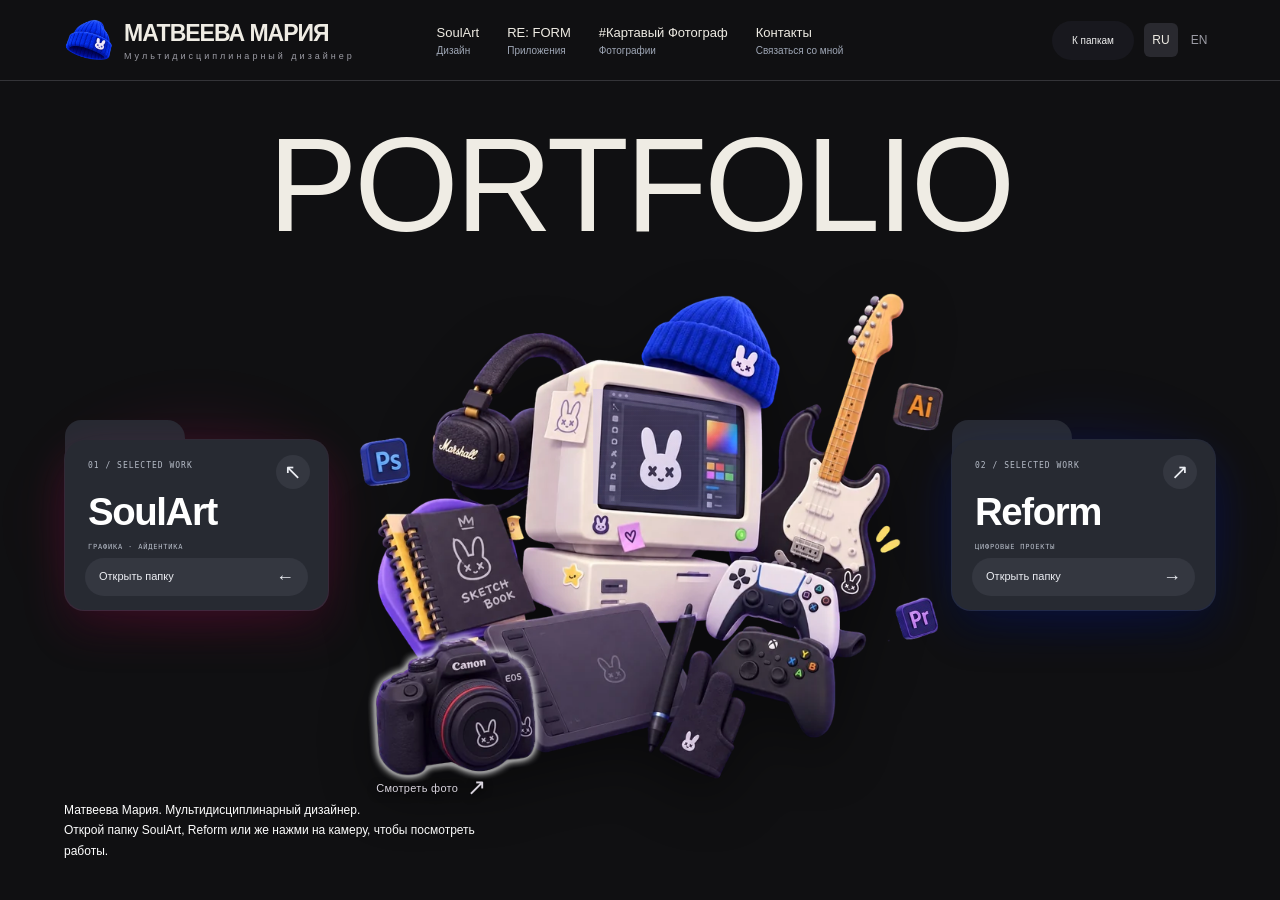
==== index.html @ 7fde654d "Show larger user logo before the name in the header" ====
<!doctype html><html lang="ru"><head><base href="/personal-portfolio-concept/"><meta charset="utf-8"><meta name="viewport" content="width=device-width,initial-scale=1"><meta name="theme-color" content="#101012"><title>Kartaamigo | Мария Матвеева - дизайнер и фотограф</title><link rel="stylesheet" href="../dual-world/style.css"><link rel="stylesheet" href="../dual-world/hero.css"><link rel="stylesheet" href="../dual-world/reform-scene.css"><link rel="stylesheet" href="../dual-world/world-scene.css"><link rel="stylesheet" href="../dual-world/new-motion.css"><link rel="stylesheet" href="../dual-world/desktop.css"><link rel="stylesheet" href="combined-editorial.css"><link rel="stylesheet" href="combined.css"><link rel="stylesheet" href="soulart-scroll.css?v=language-reset-93"><link rel="stylesheet" href="video-flow.css?v=buttons-90"><link rel="stylesheet" href="world-switcher.css?v=flow-9"><link rel="preload" as="image" href="assets/studio-center-camera-720.webp" imagesrcset="assets/studio-center-camera-720.webp 720w, assets/studio-center-camera-1440.webp 1440w" imagesizes="(max-width:800px) 82vw, (min-width:1675px) 720px, 43vw"><script src="startup-loading.js?v=portfolio-refresh-76" defer></script><script src="world-switcher.js?v=designer-90" defer></script><script src="combined-controller.js?v=entry-center-97" defer></script><script src="soulart-scroll.js?v=portfolio-refresh-76" defer></script><script src="../dual-world/reform-scene.js?v=portfolio-refresh-76" defer></script><link rel="stylesheet" href="folder-worlds.css?v=folders-5"><script src="folder-worlds.js?v=portfolio-refresh-76" defer></script><link rel="stylesheet" href="reform-projects.css?v=drawer-2"><script src="reform-projects.js?v=portfolio-refresh-76" defer></script><link rel="stylesheet" href="studio-center.css?v=studio-5"><script src="studio-center.js?v=portfolio-refresh-76" defer></script><link rel="stylesheet" href="studio-compact.css?v=compact-9"><link rel="stylesheet" href="photography-world.css?v=portfolio-refresh-76"><script src="photography-world.js?v=portfolio-refresh-76" defer></script><link rel="stylesheet" href="reform-layout.css?v=bilingual-95"><script src="reform-layout.js?v=bilingual-95" defer></script><link rel="stylesheet" href="portfolio-responsive.css?v=header-logo-102"><script src="portfolio-i18n.js?v=public-search-98" defer></script><meta name="description" content="Kartaamigo - портфолио Марии Матвеевой: графический и мультидисциплинарный дизайн, UI/UX, айдентика, вёрстка журналов и книг, фотография. SoulArt и RE: FORM."><meta name="robots" content="index,follow,max-image-preview:large"><meta name="author" content="Maria Matveeva"><link rel="canonical" href="https://kartaamigo.github.io/"><meta property="og:type" content="website"><meta property="og:site_name" content="Kartaamigo"><meta property="og:title" content="Kartaamigo | Мария Матвеева - дизайнер и фотограф"><meta property="og:description" content="Kartaamigo - портфолио Марии Матвеевой: графический и мультидисциплинарный дизайн, UI/UX, айдентика, вёрстка журналов и книг, фотография. SoulArt и RE: FORM."><meta property="og:url" content="https://kartaamigo.github.io/"><meta property="og:image" content="https://kartaamigo.github.io/personal-portfolio-concept/assets/studio-center-camera-1440.webp"><meta name="twitter:card" content="summary_large_image"><link rel="alternate" hreflang="ru" href="https://kartaamigo.github.io/"><link rel="alternate" hreflang="en" href="https://kartaamigo.github.io/index.en.html"><link rel="alternate" hreflang="x-default" href="https://kartaamigo.github.io/"><script type="application/ld+json">[{"@context": "https://schema.org", "@type": "WebSite", "name": "Kartaamigo", "alternateName": ["Kartaamigo Portfolio", "SoulArt / KRTY"], "url": "https://kartaamigo.github.io/", "inLanguage": ["ru", "en"]}, {"@context": "https://schema.org", "@type": "Person", "name": "Мария Матвеева", "alternateName": ["Maria Matveeva", "kartaamigo", "SoulArt", "KRTY"], "url": "https://kartaamigo.github.io/", "jobTitle": "Multidisciplinary designer and photographer", "sameAs": ["https://github.com/kartaamigo", "https://www.behance.net/tuumiyurmirazh", "https://t.me/designeramigo", "https://ru.pinterest.com/x1ghostxsoul1x/"]}]</script><link rel="icon" href="../favicon.ico?v=logo-102" sizes="16x16 32x32 48x48 64x64 128x128 256x256" type="image/x-icon"><link rel="icon" href="../favicon-96.png?v=logo-102" sizes="96x96" type="image/png"><link rel="apple-touch-icon" href="../apple-touch-icon.png?v=logo-102" sizes="180x180"></head><body data-studio="compact" data-world="neutral" data-preview="neutral"><header><a class="wordmark" href="/">МАТВЕЕВА МАРИЯ<span>Мультидисциплинарный дизайнер</span></a><nav aria-label="Разделы портфолио"><a href="#projects" data-header-world="art"><span>SoulArt</span><small>Дизайн</small></a><a href="#projects" data-header-world="digital"><span>RE: FORM</span><small>Приложения</small></a><a href="#photo-works" data-header-world="photography"><span>#Картавый Фотограф</span><small>Фотографии</small></a><a href="contacts.html" data-header-contact><span>Контакты</span><small>Связаться со мной</small></a></nav><div class="header-worlds" role="group" aria-label="Выбор мира"><button data-switch="art" aria-pressed="false">SoulArt</button><button class="world-reset" type="button" aria-label="Оба мира">◐</button><button data-switch="digital" aria-pressed="false">RE: FORM</button></div></header><noscript><section style="padding:40px;color:#efece4"><h1>Kartaamigo - Мария Матвеева</h1><p>Мультидисциплинарный дизайнер и фотограф. Айдентика, UI/UX, вёрстка, постеры и обложки.</p><a href="contacts.html">Контакты</a> · <a href="https://www.behance.net/tuumiyurmirazh">Портфолио на Behance</a></section></noscript><main><section class="hero" id="home" aria-label="Выбери направление"><div class="paper-scene" aria-hidden="true"><span class="paper-word">CREATE<br>FEEL<br>REPEAT.</span><span class="doodle">✳</span><span class="scribble">a little chaos,<br>a lot of character.</span></div><div class="digital-scene" aria-hidden="true"><div class="scene-grid"></div><span class="orbit orbit-a"></span><span class="orbit orbit-b"></span><div class="float-chip">RE: FORM<br><b>DESIGN → CODE → LIFE</b></div></div>

<div class="hero-artwork"><div class="artwork-track"><h1 class="background-manifesto">PORTFOLIO</h1><img class="artwork-art" data-src="assets/world-art-filled.webp" alt="Розовый заяц SoulArt"><div class="digital-frame"><div class="reform-art reform-playground"><img class="reform-static" data-src="../dual-world/assets/reform/provided-details/bunny-stationary-restored.png" alt="Синий заяц RE: FORM на чёрной платформе"><button class="reform-prop motion-card" type="button" aria-label="Дизайн + код. От эскиза до живого интерфейса." aria-describedby="reform-dialog" data-message="Дизайн + код. От эскиза до живого интерфейса."><img data-src="../dual-world/assets/reform/provided-details/card.png" alt=""></button><button class="reform-prop motion-blur" type="button" aria-label="Один человек + ИИ. Направление и решения - мои." aria-describedby="reform-dialog" data-message="Один человек + ИИ. Направление и решения - мои."><img data-src="../dual-world/assets/reform/provided-details/blur.png" alt=""></button><button class="reform-prop motion-scribble" type="button" aria-label="Немного экспериментов, много собственного характера." aria-describedby="reform-dialog" data-message="Немного экспериментов, много собственного характера."><img data-src="../dual-world/assets/reform/provided-details/scribble.png" alt=""></button><button class="reform-prop motion-signal" type="button" aria-label="Есть связь! Давай превратим твою идею в проект." aria-describedby="reform-dialog" data-message="Есть связь! Давай превратим твою идею в проект."><img data-src="../dual-world/assets/reform/provided-details/signal.png" alt=""></button><button class="reform-prop motion-arc" type="button" aria-label="От первой мысли до продукта - один непрерывный процесс." aria-describedby="reform-dialog" data-message="От первой мысли до продукта - один непрерывный процесс."><img data-src="../dual-world/assets/reform/provided-details/arc.png" alt=""></button><button class="reform-prop motion-plus" type="button" aria-label="А что, если попробовать? Добавим ещё одну идею." aria-describedby="reform-dialog" data-message="А что, если попробовать? Добавим ещё одну идею."><img data-src="../dual-world/assets/reform/provided-details/plus.png" alt=""></button><button class="reform-prop motion-drop" type="button" aria-label="Из свободной идеи - в форму, смысл и работающий продукт." aria-describedby="reform-dialog" data-message="Из свободной идеи - в форму, смысл и работающий продукт."><img data-src="../dual-world/assets/reform/provided-details/drop.png" alt=""></button><button class="reform-prop motion-error" type="button" aria-label="Ошибки - часть процесса. Пробую, исправляю, создаю." aria-describedby="reform-dialog" data-message="Ошибки - часть процесса. Пробую, исправляю, создаю."><img data-src="../dual-world/assets/reform/provided-details/error.png" alt=""></button><button class="reform-prop motion-stroke" type="button" aria-label="Немного смелости - и идея обретает свой характер." aria-describedby="reform-dialog" data-message="Немного смелости - и идея обретает свой характер."><img data-src="../dual-world/assets/reform/provided-details/stroke.png" alt=""></button><button class="reform-prop motion-ball" type="button" aria-label="Большие проекты начинаются с маленькой идеи." aria-describedby="reform-dialog" data-message="Большие проекты начинаются с маленькой идеи."><img data-src="../dual-world/assets/reform/provided-details/ball.png" alt=""></button><button class="reform-prop motion-spray" type="button" aria-label="Дизайн с характером. Скучные решения здесь не задерживаются." aria-describedby="reform-dialog" data-message="Дизайн с характером. Скучные решения здесь не задерживаются."><img data-src="../dual-world/assets/reform/provided-details/spray.png" alt=""></button><button class="reform-prop motion-screen" type="button" aria-label="Привет! Ты на стороне RE: FORM. Здесь идеи оживают." aria-describedby="reform-dialog" data-message="Привет! Ты на стороне RE: FORM. Здесь идеи оживают."><img data-src="../dual-world/assets/reform/provided-details/screen.png" alt=""></button><div class="reform-pixel-dialog" id="reform-dialog" role="tooltip" hidden><span>RE: FORM / HELLO_</span><p></p></div><span class="reform-scene-hint">Наведи на деталь или нажми ✦</span></div></div></div></div>
<div class="choices"><button type="button" class="choice choice-art" data-pick="art"><span class="choice-index">01</span><h2>SoulArt<span>/ KRTY</span></h2><p>Иллюстрация. Айдентика.<br>Дизайн для брендов и проектов.</p><span class="choice-link">В мир творчества ↙</span></button><button type="button" class="choice choice-digital" data-pick="digital"><span class="choice-index">02</span><h2>RE: FORM<span>design · code · life</span></h2><p>Дизайн | Код | Удобство.<br>Идея, которая поможет.</p><span class="choice-link">В рабочее пространство ↘</span></button></div>
<div class="hero-bottom"><p id="hero-caption">Превращаю идеи в визуальные истории.<br>И даю им жизнь.</p><span class="small-note">Наведи - почувствуй.<br>Нажми - выбери.</span></div></section><div class="portfolio-content"><div class="ribbon" aria-label="НАШИ МЕЧТЫ РЕАЛЬНЫ. ДЕЛАТЬ. ПРОБОВАТЬ. ОБРАБАТЫВАТЬ."><div class="ribbon-track" aria-hidden="true"><div class="ribbon-loop"><span class="ribbon-copy">НАШИ МЕЧТЫ РЕАЛЬНЫ. ДЕЛАТЬ. ПРОБОВАТЬ. ОБРАБАТЫВАТЬ.</span><span class="ribbon-copy">НАШИ МЕЧТЫ РЕАЛЬНЫ. ДЕЛАТЬ. ПРОБОВАТЬ. ОБРАБАТЫВАТЬ.</span></div><div class="ribbon-loop"><span class="ribbon-copy">НАШИ МЕЧТЫ РЕАЛЬНЫ. ДЕЛАТЬ. ПРОБОВАТЬ. ОБРАБАТЫВАТЬ.</span><span class="ribbon-copy">НАШИ МЕЧТЫ РЕАЛЬНЫ. ДЕЛАТЬ. ПРОБОВАТЬ. ОБРАБАТЫВАТЬ.</span></div></div></div><section class="resume-about" id="about">
<div class="resume-title"><span class="tiny">01 / ОБО МНЕ - ПЕРЕД ТЕМ, КАК СМОТРЕТЬ РАБОТЫ</span></div>
<div class="resume-intro"><div class="portrait portrait-drawing"><img data-src="assets/maria-portrait-drawing.webp" alt="Иллюстрированный портрет Марии из резюме"></div><div class="resume-intro-copy"><div class="tiny">MATVEEVA MARIA / MULTIDISCIPLINARY DESIGNER</div><h2>Мария<br>Матвеева<span>✳</span></h2><h3>Стиль уже со мной.<br><em>Опыт приходит.</em></h3><p>С 2022 года занимаюсь графическим дизайном. За это время освоила композицию, типографику, цветовую гармонию и работу со стилем. Понимаю, как визуал должен решать задачу, и всегда ищу в каждом элементе смысл.</p><p>Работала над учебными и личными проектами: айдентика, постеры, обложки, контент для соцсетей. Постоянно слежу за трендами, развиваю навыки. Открыта к реальным проектам, чтобы расти как специалист и создавать качественный продукт.</p><div class="resume-actions"><a href="assets/maria-resume.jpg" target="_blank" rel="noopener">Резюме целиком ↗</a><a href="https://t.me/designeramigo" target="_blank" rel="noopener">Обсудить проект ↗</a></div></div></div>
<div class="resume-details"><div class="resume-block"><h4><span>01</span> Опыт</h4><article><small>2023 / BEE PRO</small><h5>Графический дизайнер</h5><p>Дизайн карточек товаров для сайта.</p></article><article><small>2025-2026 / КОЛЛЕДЖ</small><h5>Фотограф</h5><p>Съёмка мероприятий и портретов.</p></article><article><small>С 2026 / КОЛЛЕДЖ</small><h5>Графический дизайнер</h5><p>Создание карточек и визуальных материалов.</p></article></div>
<div class="resume-block"><h4><span>02</span> Образование</h4><article><small>2023-2025</small><h5>IT TOP Academy</h5><p>Графический дизайн.<br>Композиция, типографика, цвет, айдентика, digital-дизайн. Практика и современные подходы.</p></article><h4 class="tools-heading">Инструменты</h4><div class="tool-set"><img src="assets/tool-photoshop-provided.webp" alt="Photoshop" title="Photoshop" width="40" height="40" loading="lazy"><img src="assets/tool-illustrator-provided.webp" alt="Illustrator" title="Illustrator" width="40" height="40" loading="lazy"><img src="assets/tool-indesign-provided.webp" alt="InDesign" title="InDesign" width="40" height="40" loading="lazy"><img src="assets/tool-figma-provided.webp" alt="Figma" title="Figma" width="40" height="40" loading="lazy"><img src="assets/tool-lightroom-provided.webp" alt="Lightroom" title="Lightroom" width="40" height="40" loading="lazy"></div><p class="tool-names">Photoshop · Illustrator · InDesign · Figma · Lightroom</p></div>
<div class="resume-block"><h4><span>03</span> Навыки</h4><ul><li>Композиция и иерархия</li><li>Типографика</li><li>Цветокоррекция и гармония</li><li>Работа с референсами и мудбордами</li><li>Дизайн постеров и баннеров</li><li>Разработка айдентики и логотипов</li></ul></div>
<div class="resume-block"><h4><span>04</span> В работе</h4><ul><li>Креативное мышление</li><li>Внимание к деталям</li><li>Работа с критикой и гибкость</li><li>Тайм-менеджмент и ответственность</li><li>Быстрая обучаемость</li></ul><h4 class="tools-heading">Языки</h4><div class="languages language-scales"><img src="assets/languages-user-original-96.png" alt="Шкалы владения русским и английским языками" width="2172" height="724" loading="lazy"></div></div></div></section><section class="works" id="projects"><div class="section-title"><span class="tiny">02 / ИЗБРАННЫЕ ПРОЕКТЫ</span><h2>Мои<br><em>работы.</em></h2></div><div class="work-layout"><article class="work work-a behance-work" data-project-type="ВЁРСТКА ЖУРНАЛА"><a class="work-cover project-cover project-journal" href="https://www.behance.net/gallery/229126569/Journal-Full-fledged-layout-of-the-magazine" target="_blank" rel="noopener noreferrer" aria-label="Открыть Journal на Behance"><img src="assets/project-journal.webp" alt="Journal - вёрстка журнала" width="808" height="632" loading="lazy"></a><div class="work-caption"><h3><a href="https://www.behance.net/gallery/229126569/Journal-Full-fledged-layout-of-the-magazine" target="_blank" rel="noopener noreferrer">Journal</a></h3><p>Дизайн и полная вёрстка журнала.</p><span class="tiny">ВЁРСТКА ЖУРНАЛА / BEHANCE</span></div></article><article class="work work-b behance-work" data-project-type="ПРИЛОЖЕНИЕ / UI/UX"><a class="work-cover project-cover project-reform-life" href="https://www.behance.net/gallery/256292513/Demo-version-of-the-project-RE-FORM-LIFE" target="_blank" rel="noopener noreferrer" aria-label="Открыть RE:FORM LIFE на Behance"><img src="assets/project-reform-life.webp" alt="RE:FORM LIFE - приложение / ui/ux" width="1600" height="900" loading="lazy"></a><div class="work-caption"><h3><a href="https://www.behance.net/gallery/256292513/Demo-version-of-the-project-RE-FORM-LIFE" target="_blank" rel="noopener noreferrer">RE:FORM LIFE</a></h3><p>Демо проекта для планирования жизни и повседневных задач.</p><span class="tiny">ПРИЛОЖЕНИЕ / UI/UX / BEHANCE</span></div></article><article class="work work-c behance-work" data-project-type="РЕБРЕНДИНГ / АЙДЕНТИКА"><a class="work-cover project-cover project-xfit" href="https://www.behance.net/gallery/249997653/XFit-Rebranding" target="_blank" rel="noopener noreferrer" aria-label="Открыть XFit на Behance"><img src="assets/project-xfit.webp" alt="XFit - ребрендинг / айдентика" width="808" height="632" loading="lazy"></a><div class="work-caption"><h3><a href="https://www.behance.net/gallery/249997653/XFit-Rebranding" target="_blank" rel="noopener noreferrer">XFit</a></h3><p>Ребрендинг XFit: логотип и визуальный стиль.</p><span class="tiny">РЕБРЕНДИНГ / АЙДЕНТИКА / BEHANCE</span></div></article><article class="work work-d behance-work" data-project-type="БРЕНДБУК / АЙДЕНТИКА"><a class="work-cover project-cover project-brandbook" href="https://www.behance.net/gallery/246885793/Brand-Book-GxSoulKRTY" target="_blank" rel="noopener noreferrer" aria-label="Открыть Брендбук GxSoul/KRTY на Behance"><img src="assets/project-brandbook.webp" alt="Брендбук GxSoul/KRTY" width="808" height="632" loading="lazy"></a><div class="work-caption"><h3><a href="https://www.behance.net/gallery/246885793/Brand-Book-GxSoulKRTY" target="_blank" rel="noopener noreferrer">Брендбук GxSoul/KRTY</a></h3><p>Логотип, фирменный стиль и оформление брендбука.</p><span class="tiny">БРЕНДБУК / АЙДЕНТИКА / BEHANCE</span></div></article><article class="work work-e behance-work" data-project-type="САЙТ / UI/UX"><a class="work-cover project-cover project-portfolio-website" href="https://www.behance.net/gallery/251160601/Portfolio-Website" target="_blank" rel="noopener noreferrer" aria-label="Открыть Сайт-портфолио на Behance"><img src="assets/project-portfolio-website.webp" alt="Сайт-портфолио" width="808" height="632" loading="lazy"></a><div class="work-caption"><h3><a href="https://www.behance.net/gallery/251160601/Portfolio-Website" target="_blank" rel="noopener noreferrer">Сайт-портфолио</a></h3><p>Дизайн сайта для презентации своих работ.</p><span class="tiny">САЙТ / UI/UX / BEHANCE</span></div></article><article class="work work-f behance-work" data-project-type="ПОСТЕР / ГРАФИЧЕСКИЙ ДИЗАЙН"><a class="work-cover project-cover project-poster-flower" href="https://www.behance.net/gallery/228242573/Poster-flower" target="_blank" rel="noopener noreferrer" aria-label="Открыть Постер Flower на Behance"><img src="assets/project-poster-flower.webp" alt="Постер Flower" width="808" height="632" loading="lazy"></a><div class="work-caption"><h3><a href="https://www.behance.net/gallery/228242573/Poster-flower" target="_blank" rel="noopener noreferrer">Постер Flower</a></h3><p>Постер с типографикой и коллажем.</p><span class="tiny">ПОСТЕР / ГРАФИЧЕСКИЙ ДИЗАЙН / BEHANCE</span></div></article></div></section>

<section class="create"><div class="tiny">03 / ЧТО Я СОЗДАЮ</div><div class="discipline"><span>01</span><h3>Айдентику</h3><p>Логотипы, стиль и визуальные системы</p></div><div class="discipline"><span>02</span><h3>Постеры и обложки</h3><p>Создание постеров и обложек для книг и журналов</p></div><div class="discipline"><span>03</span><h3>Вёрстку журналов и книг</h3><p>Типографика, оформление страниц и подготовка к печати</p></div><div class="discipline"><span>04</span><h3>Digital-дизайн</h3><p>Создание сайтов, UI/UX-дизайн, карточки товаров и контент для соцсетей</p></div><div class="discipline"><span>05</span><h3>Фотографию</h3><p>Портреты и съёмка мероприятий</p></div></section>
<section class="reform" id="reform"><div class="tiny">04 / ОДИН ИЗ МОИХ ПРОЕКТОВ</div><div class="reform-heading">reform<span>↗</span></div><div class="reform-bottom reform-bottom-simple"><p>Посмотрите подробнее о моём проекте Reform.</p></div></section>
<section class="contact" id="contacts"><div class="tiny">05 / НОВЫЕ ИДЕИ НАЧИНАЮТСЯ С РАЗГОВОРА</div><h2>НУ ЧТО,<br><span>СОЗДАДИМ</span><br>ЧТО-НИБУДЬ<span class="question">?</span></h2><div class="contact-bottom"><p>Проект, вопрос или просто «привет».<br>Давай начнём с одного сообщения.</p><div class="contact-links"><a href="https://t.me/designeramigo" target="_blank" rel="noopener">Telegram ↗</a><a href="mailto:xghostxsoulx@gmail.com">Почта ↗</a><a href="https://www.behance.net/tuumiyurmirazh" target="_blank" rel="noopener">Behance ↗</a></div></div><small>XGHOSTXSOULX@GMAIL.COM / @DESIGNERAMIGO</small></section><footer><b>МАРИЯ МАТВЕЕВА<span>✳</span></b><span>НЕ ПО ШАБЛОНУ. ПО-НАСТОЯЩЕМУ.</span><a href="#home">НАВЕРХ ↑</a></footer></div></main><button class="world-center-return" type="button" hidden>↩ Вернуться в центр</button><div class="sr-only" id="world-status" aria-live="polite"></div></body></html>
---- dual-world/style.css ----
:root{font-family:Manrope,Arial,sans-serif;color:#eeedf0;background:#111114;--pink:#f52b84;--muted:#a7a4af}*{box-sizing:border-box}html{scroll-behavior:smooth;scroll-padding-top:30px}body{margin:0}button,input,textarea{font:inherit}button,a{-webkit-tap-highlight-color:transparent}button{cursor:pointer}a{color:inherit;text-decoration:none}button{color:inherit}button:focus-visible,a:focus-visible{outline:3px solid #f52b84;outline-offset:6px}[hidden]{display:none!important}header{height:96px;padding:0 5%;display:flex;align-items:center;justify-content:space-between;gap:25px;background:#111114;position:relative;z-index:5}.wordmark{font-size:23px;letter-spacing:-1px}.wordmark span{display:block;font-size:9px;letter-spacing:3px;margin-top:4px}nav{display:flex;gap:32px;font-size:13px}nav a:hover{color:var(--pink)}.world-reset{border:1px solid #44434a;background:transparent;padding:11px 18px;border-radius:40px;font-size:12px}.world-reset span{margin-left:15px}.hero{position:relative;isolation:isolate;min-height:710px;overflow:hidden;background:#141416;transition:background .65s,color .65s}.hero-top{position:relative;z-index:3;display:flex;justify-content:space-between;padding:24px 5%;font-size:9px;letter-spacing:2px}.paper-scene,.digital-scene{position:absolute;inset:0;transition:clip-path .75s,opacity .7s}.paper-scene{background:#eee8e0;color:#272225;clip-path:inset(0 50% 0 0);overflow:hidden}.paper-scene:after{content:'';position:absolute;inset:0;background-image:url('assets/bunny-illustration.jpg');background-size:cover;opacity:.045}.paper-word{position:absolute;left:5%;top:100px;font-size:100px;line-height:.95;font-weight:800;letter-spacing:-9px;opacity:.07;transform:rotate(-7deg)}.doodle{position:absolute;color:#e93683;font-size:170px;left:33%;bottom:22px;transform:rotate(15deg)}.scribble{position:absolute;font:30px/1 Caveat,cursive;left:5%;bottom:70px;transform:rotate(-7deg);color:#b72960}.digital-scene{clip-path:inset(0 0 0 50%);background:radial-gradient(ellipse at 60% 55%,#65515d 0,#2a252c 35%,#141416 73%);overflow:hidden}.scene-grid{position:absolute;width:180%;height:100%;left:-40%;top:40%;background:linear-gradient(#ad9ba722 1px,transparent 1px),linear-gradient(90deg,#ad9ba722 1px,transparent 1px);background-size:80px 80px;transform:perspective(500px) rotateX(65deg)}.orbit{position:absolute;width:140px;height:140px;border:16px solid #bd9caa;border-radius:50%;box-shadow:inset -5px -6px 15px #f52b84aa,3px 3px 15px #f52b8455;transform:rotate(-25deg) rotateY(55deg)}.orbit-a{right:8%;top:28px}.orbit-b{left:54%;bottom:5%;width:90px;height:90px;border-width:11px}.float-chip{position:absolute;right:3%;bottom:24%;padding:24px;border:1px solid #ff72b0;background:linear-gradient(120deg,#18171dc9,#69425190);box-shadow:0 0 40px #f52b8430;font-size:20px;transform:perspective(600px) rotateY(-35deg) rotateZ(-14deg)}.float-chip b{display:block;font-size:7px;letter-spacing:1px;margin-top:14px}.bunny-stage{position:absolute;inset:70px 21% 95px;pointer-events:none;z-index:1}.bunny-illustration{position:absolute;inset:0;background:url('assets/bunny-illustration.jpg') center 48%/cover no-repeat;clip-path:inset(0 50% 0 0);mix-blend-mode:multiply;transition:clip-path .7s,opacity .7s;mask-image:radial-gradient(ellipse at 50% 46%,#000 28%,transparent 72%)}#bunny-3d{position:absolute;inset:-30px -70px;clip-path:inset(0 0 0 50%);transition:clip-path .7s,opacity .7s}#bunny-3d canvas{width:100%;height:100%;display:block}.split-line{position:absolute;left:50%;top:0;bottom:0;width:1px;background:linear-gradient(transparent,#f0d3df70,transparent);transition:opacity .5s}.choices{position:relative;z-index:2;display:flex;justify-content:space-between;min-height:475px;align-items:center}.choice{width:50%;min-height:440px;border:0;background:transparent;padding:90px 5% 100px;text-align:left;position:relative}.choice-art{color:#292227}.choice-digital{text-align:right}.choice-index{font-size:9px;letter-spacing:1.8px}.choice h1,.choice h2{font-size:clamp(36px,5vw,75px);letter-spacing:-4px;line-height:1;margin:25px 0 22px;font-weight:800}.choice h1 span{display:block;font-size:30px;letter-spacing:-1.5px;margin-top:12px}.choice h2 span{display:block;font-size:12px;letter-spacing:2px;margin-top:22px;font-weight:400}.choice p{font-size:13px;line-height:1.8;margin:0}.choice-link{display:inline-block;margin-top:35px;border-bottom:1px solid #a8748b;padding-bottom:9px;font-size:11px;letter-spacing:.5px}.hero-bottom{position:relative;z-index:3;display:flex;align-items:end;justify-content:space-between;padding:0 5% 32px;gap:20px;color:#efedf0}.hero-bottom p{font-size:12px;line-height:1.7;color:#33252d}.scroll-cue{display:flex;flex-direction:column;align-items:center;font-size:11px;gap:12px;mix-blend-mode:difference;color:white}.scroll-cue span{font-size:24px}.small-note{font-size:10px;line-height:1.7;opacity:.7;text-align:right}body[data-preview=art] .paper-scene{clip-path:inset(0)}body[data-preview=art] .digital-scene{clip-path:inset(0 0 0 100%)}body[data-preview=art] .bunny-illustration{clip-path:inset(0);opacity:1}body[data-preview=art] #bunny-3d{clip-path:inset(0 0 0 100%)}body[data-preview=art] .hero{color:#292227}body[data-preview=art] .choice-digital,body[data-preview=art] .hero-bottom{color:#292227}body[data-preview=digital] .paper-scene{clip-path:inset(0 100% 0 0)}body[data-preview=digital] .digital-scene{clip-path:inset(0)}body[data-preview=digital] #bunny-3d{clip-path:inset(0)}body[data-preview=digital] .bunny-illustration{clip-path:inset(0 100% 0 0)}body[data-preview=digital] .choice-art,body[data-preview=digital] .hero-bottom p{color:#eeedf0}body:not([data-preview=neutral]) .split-line{opacity:0}body[data-preview=neutral] .hero-top>span:first-child{color:#292227}body[data-preview=neutral] .hero-top>span:nth-child(2){background:#262028;color:white;border-radius:30px;padding:6px 12px;margin-top:-6px}.content-section{padding:60px 5% 85px;transition:background .5s,color .5s;background:#17171b}.section-top{display:flex;justify-content:space-between;align-items:center;gap:20px;margin-bottom:65px;font-size:10px;letter-spacing:2px}.world-tabs{display:flex;background:#232329;border-radius:40px;padding:4px}.world-tabs button{padding:10px 17px;background:none;border:0;border-radius:30px;color:#bdbbc4;font-size:11px}.world-tabs button[aria-pressed=true]{background:#eeedf0;color:#19171d}.intro{position:relative;max-width:950px;margin-bottom:55px}.eyebrow{font-size:10px;letter-spacing:2px}h2{font-size:clamp(35px,5vw,65px);line-height:1.07;letter-spacing:-3px;margin:22px 0}em{font-style:normal;color:var(--pink)}.intro p{max-width:550px;font-size:14px;line-height:1.9;color:var(--muted)}.gateway-grid,.project-grid,.neutral-projects{display:grid;grid-template-columns:1fr 1fr;gap:28px}.gateway{padding:35px;text-align:left;border:0;min-height:280px;position:relative}.gateway span{font-size:10px;letter-spacing:2px}.gateway h3{font-size:40px;line-height:1.1;letter-spacing:-2px}.gateway p{font-size:12px}.art-gateway{background:#ede4dd;color:#30252c;transform:rotate(-1deg)}.digital-gateway{background:radial-gradient(at 90% 100%,#7a2550,#2c2932);border:1px solid #53404d}.neutral-projects{margin-top:65px}.project-card{display:block}.project-card img{width:100%;aspect-ratio:1.5;object-fit:cover;background:#24232a;border-radius:4px;transition:transform .3s}.project-card:hover img{transform:translateY(-5px)}.project-meta{display:flex;align-items:start;justify-content:space-between;margin:18px 0 35px}.project-meta h3{font-size:18px;margin:4px 0}.project-meta p,.project-meta span{font-size:11px;color:var(--muted);line-height:1.5}.project-meta b{font-size:25px;color:var(--pink)}body[data-world=art] .content-section{background:#efe8e1;color:#2c2229}body[data-world=art] .intro p,body[data-world=art] .project-meta p,body[data-world=art] .project-meta span{color:#6d5d66}.app-intro{display:flex;justify-content:space-between;align-items:end;gap:20px;margin-bottom:35px}.app-intro h2{font-size:43px}.app-intro p{font-size:12px;color:var(--muted);line-height:1.8}.workspace{border:1px solid #4c424c;background:#16151b;display:grid;grid-template-columns:210px 1fr;min-height:670px;border-radius:20px;overflow:hidden;box-shadow:0 20px 90px #0004}aside{padding:30px 18px;background:#1e1c24;border-right:1px solid #34303b;display:flex;flex-direction:column;gap:45px}.app-brand{font-size:23px;letter-spacing:-1px;padding:0 12px}.app-brand span{display:block;font-size:9px;letter-spacing:1px;color:#96909f;margin-top:6px}.app-nav{display:flex;flex-direction:column;gap:8px}.app-nav button{text-align:left;background:none;border:0;padding:14px;border-radius:9px;font-size:12px;color:#a8a2b3}.app-nav button.active{background:#f52b841c;color:#ff90be}.app-nav button span{float:right}.sidebar-foot{margin-top:auto;font-size:10px;line-height:1.9;padding:12px}.sidebar-foot small{font-size:9px;color:#918997}.status-dot{display:inline-block;background:#70dda8;width:6px;height:6px;border-radius:50%;margin-right:6px}.app-main{min-width:0;padding:24px 30px 35px}.app-toolbar{display:flex;justify-content:space-between;font-size:9px;color:#a29ba9;padding-bottom:25px;gap:12px}.welcome{background:radial-gradient(at 100% 50%,#753650,#302633 55%,#28212c);padding:35px;border:1px solid #614052;border-radius:15px;position:relative;overflow:hidden}.welcome>span:first-child{font-size:9px;letter-spacing:2px}.welcome h3{font-size:42px;line-height:1.1;letter-spacing:-2px;position:relative;z-index:1;margin:23px 0}.welcome p{font-size:12px;line-height:1.8;max-width:330px;color:#d2c6d1;position:relative;z-index:1}.solid{display:inline-block;background:#f52b84;color:white;border:0;border-radius:8px;padding:13px 20px;font-size:11px;text-align:center}.welcome .solid{position:relative;z-index:1;margin-top:15px}.welcome-orb{width:150px;height:150px;position:absolute;right:10px;top:60px;border-radius:50%;background:radial-gradient(at 25% 25%,#ffdcec,#cf8da7 16%,#573644 50%,#1c1620 72%,#f52b84);box-shadow:0 0 50px #f52b8433;transform:rotate(-25deg)}.app-card-grid{display:grid;grid-template-columns:1fr 1fr;gap:16px;margin:20px 0}.app-card{background:#24212b;border:1px solid #39313f;border-radius:12px;padding:22px;text-align:left}.app-card>span{font-size:9px;letter-spacing:1px;color:#b3a7b9}.app-card h4{font-size:23px;line-height:1.2;letter-spacing:-.8px;margin:22px 0 15px}.app-card p{font-size:10px;color:#a9a0b2}.app-manifesto{display:grid;grid-template-columns:1fr 2fr;gap:25px;padding:20px 0;align-items:start}.app-manifesto span{font-size:9px;color:#be82a0;letter-spacing:1px;line-height:1.8}.app-manifesto p{font-size:11px;color:#b3aab9;line-height:1.9;margin:0}.app-heading{display:flex;align-items:center;justify-content:space-between;gap:20px;margin:10px 0 30px}.app-heading h3{font-size:25px;letter-spacing:-1px;margin:0}.app-heading span{font-size:8px;letter-spacing:1px;color:#a096aa}.life-card{background:radial-gradient(at 90% 40%,#724153,#2a232f 60%);border:1px solid #5b4051;border-radius:14px;padding:30px;margin-bottom:28px}.life-card>span{font-size:9px;letter-spacing:2px}.life-card h4{font-size:50px;line-height:1;letter-spacing:-3px;margin:28px 0}.life-card p{font-size:12px;line-height:1.8;max-width:330px;margin-bottom:25px}.workspace .project-grid{grid-template-columns:1fr}.workspace .project-card img{aspect-ratio:2}form label{display:block;font-size:11px;color:#c1b8ca;margin:18px 0 9px}input,textarea{width:100%;background:#24202b;border:1px solid #493d52;border-radius:8px;color:#eee9f4;padding:13px;font-size:13px}textarea{resize:vertical}input:focus,textarea:focus{outline:2px solid var(--pink)}.form-bottom{display:flex;justify-content:space-between;align-items:center;gap:18px;margin-top:20px}.form-bottom>span{font-size:10px;color:#aea2b9;line-height:1.7}#storage-message{font-size:11px;color:#dca0b9}#notes-list{display:grid;grid-template-columns:1fr 1fr;gap:16px;margin-top:30px}.note{background:#302735;border:1px solid #5b4558;border-radius:10px;padding:20px;overflow-wrap:anywhere}.note h4{font-size:15px;margin:0 0 12px}.note p{font-size:12px;color:#c8bbce;line-height:1.7;white-space:pre-wrap}.note-bottom{display:flex;align-items:center;justify-content:space-between;gap:10px;margin-top:20px}.note time{font-size:9px;color:#ac95b0}.note button,.task-delete{border:0;background:transparent;color:#d9a2bc;font-size:10px;padding:7px}.empty-state{font-size:12px;color:#a398af;line-height:1.8;grid-column:1/-1;padding:25px 0}.focus-card{text-align:center;padding:35px;background:radial-gradient(at 50% 0,#593447,#28202e 70%);border:1px solid #543b50;border-radius:15px}.focus-card>span{font-size:9px;letter-spacing:2px}#timer{font-size:80px;letter-spacing:-5px;font-variant-numeric:tabular-nums;margin:25px 0}.timer-actions{display:flex;justify-content:center;gap:12px}.timer-actions>button:last-child{border:1px solid #645167;background:transparent;border-radius:8px;padding:12px 18px;font-size:11px}.focus-card p{font-size:11px;color:#b4a2bc}.task-input-row{display:flex;gap:10px}.task-input-row input{flex:1;min-width:0}.task{display:flex;align-items:center;gap:12px;padding:15px 0;border-bottom:1px solid #39303f}.task label{display:flex;align-items:center;gap:12px;font-size:12px;flex:1;overflow-wrap:anywhere;min-width:0}.task input{width:17px;height:17px;accent-color:var(--pink);flex-shrink:0}.task input:checked+span{text-decoration:line-through;color:#95879f}.about-section{padding:80px 5%;background:#19191d}.about-section>div{display:grid;grid-template-columns:1fr 1fr;gap:50px;margin-top:15px}.about-copy p{font-size:13px;color:#b0abb7;line-height:2}.skill-tags{display:flex;flex-wrap:wrap;gap:10px;margin-top:30px}.skill-tags span{padding:8px 12px;border:1px solid #4a414d;border-radius:30px;font-size:10px}.contact-section{padding:80px 5%;background:#eee7e1;color:#30232a}.contact-section h2{font-size:clamp(35px,6vw,78px)}.contact-section h2 a{color:#c32969}.contact-section>div{display:flex;flex-wrap:wrap;gap:35px;margin-top:40px;font-size:12px}footer{padding:28px 5%;display:flex;justify-content:space-between;font-size:9px;letter-spacing:1px;color:#b0a6b3}.sr-only{position:absolute;width:1px;height:1px;padding:0;margin:-1px;overflow:hidden;clip:rect(0,0,0,0)}
@media(min-width:1500px){.hero{min-height:850px}.choices{min-height:610px}.bunny-stage{inset:70px 25% 100px}.choice{padding-top:150px;padding-bottom:150px}}@media(max-width:800px){header{height:80px}.wordmark{font-size:18px}nav{gap:18px;font-size:11px}.hero{min-height:630px}.hero-top{font-size:7px;letter-spacing:1px}.hero-top>span:last-child{display:none}.choices{min-height:410px}.choice{padding:180px 5% 25px;min-height:410px}.choice h1,.choice h2{font-size:40px;letter-spacing:-2px}.choice h1 span{font-size:20px}.choice h2 span{font-size:9px;letter-spacing:1px}.choice-index{font-size:7px;letter-spacing:1px}.choice p{font-size:11px}.choice-link{font-size:9px;margin-top:20px}.bunny-stage{inset:25px 13% 80px}.paper-word{font-size:75px}.float-chip{display:none}.orbit-a{width:75px;height:75px;border-width:10px}.small-note{display:none}.hero-bottom{padding-bottom:26px}.hero-bottom p{font-size:10px}.scroll-cue{font-size:9px}.workspace{grid-template-columns:165px 1fr}.app-main{padding:22px}.app-brand{font-size:19px}.app-brand span{font-size:8px}.welcome{padding:25px}.welcome h3{font-size:34px}.welcome-orb{opacity:.4}.app-card{padding:18px}.app-card h4{font-size:20px}.app-intro{display:block}.app-intro h2{font-size:34px}.app-manifesto{display:block}.app-manifesto p{margin-top:10px}.app-toolbar>span:last-child{display:none}.app-heading span{display:none}}
@media(max-width:560px){header{padding:0 5%;gap:10px}.wordmark{font-size:16px}.wordmark span{font-size:7px;letter-spacing:2px}nav{gap:14px}nav a:first-child{display:none}.world-reset{font-size:9px;padding:9px 11px}.world-reset span{margin-left:5px}.hero{min-height:640px}.hero-top{padding-top:20px}.hero-top>span:nth-child(2){font-size:7px}.bunny-stage{inset:15px 0 185px}#bunny-3d{inset:-20px -15px}.choices{min-height:440px;align-items:end}.choice{padding:285px 5% 20px;min-height:440px}.choice h1,.choice h2{font-size:30px;letter-spacing:-1.5px;margin:15px 0}.choice h1 span{font-size:19px;margin-top:10px}.choice h2 span{font-size:7px;margin-top:14px;letter-spacing:.7px}.choice-index{font-size:6px;letter-spacing:.7px}.choice p{font-size:9px;line-height:1.8}.choice-link{font-size:8px;margin-top:20px}.hero-bottom{padding-top:20px;align-items:center}.hero-bottom p{max-width:50%;font-size:9px}.scroll-cue{font-size:8px}.paper-word{left:5%;top:70px;font-size:55px;letter-spacing:-5px}.doodle{font-size:100px;bottom:0}.scribble{display:none}.orbit-b{display:none}.section-top{align-items:start;flex-direction:column;gap:20px;margin-bottom:45px}.world-tabs{width:100%}.world-tabs button{flex:1;padding:11px 8px}.content-section{padding-top:35px}.intro h2{font-size:39px}.intro p{font-size:12px}.gateway-grid,.project-grid,.neutral-projects{grid-template-columns:1fr;gap:20px}.gateway{min-height:230px;padding:28px}.gateway h3{font-size:35px}.workspace{grid-template-columns:1fr;border-radius:14px}aside{padding:18px;gap:20px;border-right:0;border-bottom:1px solid #443546}.app-brand{display:none}.app-nav{flex-direction:row;gap:4px}.app-nav button{flex:1;padding:12px 5px;font-size:10px;text-align:center;white-space:nowrap}.app-nav button span{display:none}.sidebar-foot{display:none}.app-main{padding:20px 16px}.welcome{padding:25px 20px}.welcome h3{font-size:36px}.app-card-grid{gap:10px}.app-card{padding:17px 13px}.app-card h4{font-size:20px}.app-card p{line-height:1.7}.app-card>span{font-size:7px}.app-intro h2{font-size:35px;letter-spacing:-2px}.app-heading h3{font-size:25px}#notes-list{grid-template-columns:1fr}.form-bottom{align-items:start}.form-bottom>span{font-size:9px}.form-bottom .solid{padding:12px}.task-input-row .solid{padding:12px}.focus-card{padding:25px 15px}#timer{font-size:70px}.about-section>div{grid-template-columns:1fr;gap:10px}.about-section h2{font-size:45px}.about-copy p{font-size:12px}.contact-section{padding:55px 5%}.contact-section h2{font-size:38px;letter-spacing:-2px}.contact-section>div{gap:20px;font-size:10px}footer{gap:20px;flex-wrap:wrap;font-size:8px}footer>span:nth-child(2){display:none}}
@media(prefers-reduced-motion:reduce){html{scroll-behavior:auto}*,*:before,*:after{transition:none!important;animation:none!important}}
/* RE: FORM: brushed silver, glass and restrained pixel details. */
header{position:sticky;top:0;transition:background .6s,color .6s}.header-worlds{display:flex;align-items:center;gap:4px;border:1px solid #55515b;border-radius:30px;padding:4px}.header-worlds button{border:0;background:none;border-radius:24px;padding:9px 12px;font-size:10px}.header-worlds button[aria-pressed=true]{background:#f52b84;color:#fff}.header-worlds .world-reset{padding:9px 11px;font-size:15px}.digital-scene{background:radial-gradient(ellipse at 60% 50%,#faf7fa 0,#c3bec3 50%,#a9a5ac 100%)}.scene-grid{background:linear-gradient(#72707818 1px,transparent 1px),linear-gradient(90deg,#72707818 1px,transparent 1px);background-size:75px 75px}.choice-digital,.small-note{color:#28232c}.float-chip{color:#29212a;background:linear-gradient(120deg,#f3e9eecc,#c0b4beaa);box-shadow:0 10px 45px #f52b8440;border-color:#fb76b0}.orbit{border-color:#a9a5ad;box-shadow:inset -5px -6px 15px #f52b8470,3px 3px 15px #e9e4e7}.hero-top>span:last-child{color:#332631}.hero-top>span:nth-child(2){color:#332631}body[data-preview=digital] .hero,body[data-preview=digital] .choice-art,body[data-preview=digital] .hero-bottom,body[data-preview=digital] .hero-bottom p{color:#28232c}.choice-index,.app-toolbar,.app-heading>span,.app-brand>span,.app-card>span,.sidebar-foot,.life-card>span{font-family:'Courier New',monospace}.scene-fallback{background:url('assets/bunny-illustration.jpg') center/cover;filter:contrast(1.1);mask-image:radial-gradient(ellipse,#000 20%,transparent 70%)}
body[data-world=art]{background:#e9e1d8;color:#30232b}body[data-world=art] header{background:#eee7de;color:#30232b}body[data-world=art] .header-worlds{border-color:#c8b6c1}body[data-world=art] .about-section{background:#e4d9cf;color:#30232b}body[data-world=art] .about-copy p{color:#6b5663}body[data-world=art] footer{background:#eee7de;color:#6b5663}body[data-world=art] .contact-section{background:#e6d2dc}body[data-world=digital]{background:#d4d4d9;color:#27252c}body[data-world=digital] header{background:#e9e9eeed;color:#25232a;backdrop-filter:blur(20px);border-bottom:1px solid #fff8}body[data-world=digital] .header-worlds{border-color:#b7b1bd}body[data-world=digital] .content-section{background:radial-gradient(at 80% 15%,#f1d9e6,#d3d3da 45%,#bfc1ca);color:#28232d}body[data-world=digital] .app-intro p{color:#6c6270}body[data-world=digital] .about-section{background:#e5e5ea;color:#29252d}body[data-world=digital] .about-copy p{color:#706676}body[data-world=digital] .skill-tags span{border-color:#bbb4c1}body[data-world=digital] .contact-section{background:#dcdce3;color:#29252d}body[data-world=digital] footer{background:#e9e9ee;color:#756b7c}.workspace{background:#f5f4f7a6;border:1px solid #fff9;box-shadow:0 25px 80px #5d556d26;backdrop-filter:blur(24px);color:#302a35}.workspace aside{background:#eeedf4b0;border-color:#ffffffaa}.app-brand>span,.sidebar-foot small,.app-toolbar,.app-heading>span{color:#857b8e}.app-nav button{color:#74697e}.app-nav button.active{background:#f52b8417;color:#b51b60;box-shadow:inset 0 0 0 1px #f52b8420}.welcome{background:radial-gradient(at 100% 50%,#eac3d6,#e5dce7 55%,#f1eef4);border:1px solid #fff;box-shadow:inset 0 0 30px #ffffff8a}.welcome h3{font-size:38px}.welcome p{color:#756778;max-width:360px}.welcome-orb{right:18px;top:90px;width:125px;height:125px;background:radial-gradient(at 25% 25%,#fff,#d3c5d2 15%,#837581 40%,#45394e 68%,#ff6cae 89%,#f2d6e4);box-shadow:0 20px 40px #77405d44}.welcome-orb:after{content:'';position:absolute;width:24px;height:24px;right:-8px;top:14px;background:#f52b84;box-shadow:26px -26px #c19daf,26px 0 #ec8eb6,0 -26px #fdb9d4}.app-card{background:#faf9fc99;border:1px solid #fff;box-shadow:0 7px 20px #6050750a}.app-card>span{color:#8a6c85}.app-card p,.app-manifesto p{color:#7f7188}.app-manifesto>span{color:#b23470}.life-card{background:radial-gradient(at 90% 40%,#eac3d6,#e9e1ec 60%);border-color:#fff}.life-card p{color:#79667c}.workspace input,.workspace textarea{background:#ffffffb0;border-color:#d7cbdc;color:#352a3c}.workspace form label{color:#746078}.workspace .form-bottom>span{color:#938199}.workspace #storage-message{color:#b32665}.workspace .empty-state{color:#8e7d96}.workspace .note{background:#fcf0f7;border-color:#ebd9e5;box-shadow:3px 5px 0 #e0c8da}.workspace .note p{color:#806789}.workspace .note time{color:#a085a4}.workspace .note button,.workspace .task-delete{color:#bd3874}.workspace .focus-card{background:radial-gradient(at 50% 0,#ead1de,#f6edf5 70%);border-color:#fff}.workspace .focus-card p{color:#8b6e94}.workspace .timer-actions>button:last-child{border-color:#cdb9d0}.workspace .task{border-color:#dac8df}.workspace .task input:checked+span{color:#a893ae}
@media(max-width:800px){.welcome-orb{opacity:.45}.welcome h3{font-size:32px}}@media(max-width:560px){header nav{display:none}.header-worlds button{padding:8px 8px;font-size:8px}.header-worlds .world-reset{font-size:14px;padding:5px 8px}.welcome h3{font-size:30px}.welcome-orb{opacity:.25;right:0;width:110px;height:110px}.app-nav button{font-size:10px}}
.play-teaser{display:flex;align-items:center;gap:20px;width:100%;border:1px solid #fff;background:#ffffff55;border-radius:10px;padding:20px;text-align:left;color:#65506e}.play-teaser b{display:block;font-size:13px}.play-teaser small{display:block;font-size:10px;color:#927c9b;margin-top:6px}.play-teaser>span:last-child{margin-left:auto;font-size:22px}.pixel-spark{font-size:35px;color:#ed4089;font-family:monospace}.play-info{display:flex;justify-content:space-between;align-items:center;gap:15px;margin-bottom:20px}.play-info p{font-size:11px;line-height:1.8;color:#8c758f;margin:0}.play-info>span{font:14px 'Courier New',monospace;color:#b32467;white-space:nowrap}.game-board{height:320px;position:relative;isolation:isolate;overflow:hidden;border:1px solid #fff;border-radius:14px;background:radial-gradient(ellipse at 50% 40%,#fff0f7,#e2d0e2 70%,#bcaec8)}#game-scene{position:absolute;inset:0;z-index:2;pointer-events:none}#game-scene canvas{display:block;width:100%;height:100%}.game-grid{position:absolute;inset:0;background-image:radial-gradient(#aa829766 1px,transparent 1px);background-size:18px 18px;z-index:0}.idea-pixel{position:absolute;z-index:3;transform:translate(-50%,-50%);display:flex;flex-direction:column;align-items:center;gap:7px;border:0;background:transparent;padding:15px;color:#c22067;transition:left .4s,top .4s}.idea-pixel>span{background:#f52b84;color:#fff;width:32px;height:32px;display:grid;place-items:center;font-size:22px;box-shadow:0 0 25px #ef3f9077,8px 8px 0 #9b235055;clip-path:polygon(20% 0,80% 0,80% 20%,100% 20%,100% 80%,80% 80%,80% 100%,20% 100%,20% 80%,0 80%,0 20%,20% 20%)}.idea-pixel b{font:10px 'Courier New',monospace;background:#ffffffc9;padding:5px 8px;border:1px solid #ead1e0}.game-floor{position:absolute;bottom:-55px;left:-30%;width:160%;height:200px;background:linear-gradient(#a487a633 1px,transparent 1px),linear-gradient(90deg,#a487a633 1px,transparent 1px);background-size:35px 35px;transform:perspective(300px) rotateX(60deg)}.game-label{position:absolute;bottom:15px;left:20px;font:8px 'Courier New',monospace;letter-spacing:1px;color:#8d6d91}.game-board.collected{box-shadow:inset 0 0 50px #ff92c333}.game-detail{margin-top:22px;min-height:65px}.game-detail>span{font:10px 'Courier New',monospace;color:#bd2468;letter-spacing:1px}.game-detail p{font-size:12px;line-height:1.8;color:#7e6684}.game-actions{display:flex;align-items:center;gap:18px;flex-wrap:wrap}.game-actions button{border:1px solid #cdb9d0;background:transparent;color:#8c6c97;border-radius:6px;font-size:10px;padding:10px 14px}.game-actions a{font-size:11px;color:#bf2065}.workspace .project-meta p,.workspace .project-meta span{color:#87738c}.workspace .project-meta h3{color:#392d41}@media(max-width:560px){.game-board{height:285px}.play-info p{font-size:10px}.play-teaser{padding:15px}.play-teaser b{font-size:11px}.play-teaser small{font-size:9px}.app-nav{flex-wrap:wrap}.app-nav button{min-width:60px}.header-worlds button{min-height:32px}.idea-pixel{min-width:80px;min-height:65px}}
.bunny-illustration{inset:-30px -70px;background:url("assets/bunny-cutout.png") center/auto 100% no-repeat;mix-blend-mode:normal;mask-image:none}.hero-bottom .scroll-cue{mix-blend-mode:normal;color:#735668}.hero-top>span:nth-child(2){color:#31212d}body[data-preview=neutral] .hero-top>span:nth-child(2){color:white}@media(max-width:560px){.bunny-illustration{inset:-20px -15px}.bunny-stage{bottom:220px}.hero-top>span:nth-child(2){font-size:6px}.hero-bottom p{max-width:46%}}
---- dual-world/hero.css ----
/* Three supplied artworks: no choice, left SoulArt, right RE: FORM. */
.hero{min-height:710px;background:#101012;color:#fff;display:flex;flex-direction:column}
.paper-scene,.digital-scene{display:none}
.hero-artwork{position:absolute;inset:0;z-index:0;pointer-events:none;overflow:hidden}
.artwork-track{position:absolute;inset:0;transform:translateX(0);transition:transform .85s cubic-bezier(.22,.68,.16,1);will-change:transform}
.hero-artwork img{position:absolute;inset:0;width:100%;height:100%;object-fit:cover;object-position:center;background:#101012}
.artwork-art{transform:translateX(-100%)}
.digital-frame{position:absolute;inset:0;transform:translateX(100%);background:radial-gradient(ellipse at 50% 65%,#30101f,#101012 70%)}
.hero-artwork .digital-bunny{background:transparent;transform:none;animation:none}
.digital-parallax{position:absolute;inset:0;transform:translate(var(--motion-x,0px),var(--motion-y,0px));transition:transform .25s ease-out}
.hero-artwork .artwork-digital{background:transparent;animation:digital-float 6s ease-in-out infinite;animation-play-state:paused}
body[data-preview=digital] .artwork-digital{animation-play-state:running}
.hero-artwork .digital-prop{background:transparent;animation:prop-float 5.8s ease-in-out infinite;animation-play-state:paused;--float-y:-9px;--float-r:2deg}
.hero-artwork .prop-error{transform-origin:28% 15%;animation-duration:6.4s;--float-r:-2deg}
.hero-artwork .prop-drop{transform-origin:43% 12%;animation-duration:4.8s;animation-delay:-1.5s;--float-y:-12px}
.hero-artwork .prop-screen{transform-origin:58% 15%;animation-duration:5.6s;animation-delay:-2.8s}
.hero-artwork .prop-plus{transform-origin:68% 9%;animation-duration:4.3s;animation-delay:-.8s;--float-r:7deg}
.hero-artwork .prop-card{transform-origin:89% 22%;animation-duration:6s;animation-delay:-3s;--float-r:-3deg}
body[data-preview=digital] .hero-artwork .digital-prop{animation-play-state:running}
@keyframes prop-float{0%,100%{transform:translateY(0) rotate(0)}50%{transform:translateY(var(--float-y)) rotate(var(--float-r))}}
@keyframes digital-float{0%,100%{transform:translate(-4px,3px) rotate(-.6deg)}50%{transform:translate(4px,-14px) rotate(.6deg)}}
body[data-preview=art] .artwork-track{transform:translateX(100%)}
body[data-preview=digital] .artwork-track{transform:translateX(-100%)}
.hero-artwork:after{content:"";position:absolute;inset:0;background:linear-gradient(90deg,#101012db,transparent 38%,transparent 62%,#101012db);transition:background .65s}
.hero .choices{flex:1;min-height:520px;align-items:center}
.hero .choice{min-height:520px;padding:130px 4% 110px;color:#fff;text-shadow:0 2px 18px #0008}
.hero .choice h1,.hero .choice h2{font-size:clamp(36px,4vw,64px)}
.hero .choice p{font-size:12px}
.hero .choice-index{letter-spacing:1px;font-size:8px}
.hero .hero-top>span,.hero .hero-bottom,.hero .hero-bottom p,.hero .scroll-cue,.hero .small-note{color:#fff}
.hero .hero-top>span:nth-child(2){background:#21151ed9}
body[data-preview=neutral] .hero .hero-top>span:first-child{color:#fff}
body[data-preview=digital] .hero .choice,body[data-preview=digital] .hero .hero-top>span,body[data-preview=digital] .hero .hero-bottom,body[data-preview=digital] .hero .hero-bottom p,body[data-preview=digital] .hero .scroll-cue,body[data-preview=digital] .hero .small-note{color:#fff}
body[data-preview=digital] .hero .hero-top>span:nth-child(2){background:#21151ed9}
.hero .choice:focus-visible{outline:2px solid #ff318c;outline-offset:-5px}
.hero .choice{pointer-events:none;cursor:default}
.hero .choice>span,.hero .choice>h1,.hero .choice>h2,.hero .choice>p{display:table;width:fit-content;max-width:100%;pointer-events:auto;cursor:pointer}
.hero .choice-digital>span,.hero .choice-digital>h2,.hero .choice-digital>p{margin-left:auto}
@media(min-width:1500px){.hero{min-height:850px}.hero .choices,.hero .choice{min-height:650px}}
@media(max-width:800px){.hero{min-height:680px}.hero .choices,.hero .choice{min-height:540px}.hero .choice{padding:330px 5% 25px}.hero .choice h1,.hero .choice h2{font-size:38px;letter-spacing:-2px}.hero-artwork img{object-fit:cover;object-position:center 35%}.hero-artwork:after{background:linear-gradient(0deg,#101012f5,transparent 65%)}}
@media(max-width:560px){.hero{min-height:640px}.hero .choices,.hero .choice{min-height:490px}.hero .choice{padding:300px 5% 24px}.hero .choice h1,.hero .choice h2{font-size:30px;letter-spacing:-1.5px}.hero .choice p{font-size:9px}.hero .choice-index{font-size:6px;letter-spacing:.5px}.hero-artwork img{object-fit:contain;object-position:center 45px}.hero .hero-bottom{padding-top:10px}.hero .hero-bottom p{font-size:9px}.hero .hero-top>span:nth-child(2){font-size:6px}}

@media(prefers-reduced-motion:reduce){.artwork-track,.digital-parallax{transition:none}.hero-artwork .artwork-digital{animation:none}.digital-parallax{transform:none}body[data-preview] .artwork-track,body[data-preview] .hero-artwork:before{animation:none}}
@media(max-width:800px){.digital-frame{background-position:center 35%}}
@media(max-width:560px){.digital-frame{background-size:contain;background-position:center 45px}}
@media(prefers-reduced-motion:reduce){.hero-artwork .digital-prop{animation:none!important}}
---- dual-world/reform-scene.css ----
.reform-hero{grid-template-columns:1fr;gap:30px}
.reform-playground{isolation:isolate;width:100%;max-width:none;margin:0;padding:0;aspect-ratio:1672/941;background:radial-gradient(ellipse at 55% 72%,#1837d522,transparent 65%),#030305;position:relative}
.reform-playground>.reform-static{position:absolute;inset:0;width:100%;height:100%;max-height:none;object-fit:contain;filter:none;transform:none;transition:none;animation:none;pointer-events:none;z-index:1}
.reform-playground:hover>.reform-static{transform:none}
.reform-prop{position:absolute;padding:0;border:0;background:transparent;cursor:pointer;z-index:2;animation:reform-drift var(--duration,8s) ease-in-out var(--delay,0s) infinite;will-change:transform;--x:12px;--y:-16px;--angle:5deg;-webkit-tap-highlight-color:transparent}
.reform-prop img{width:100%;height:auto;display:block;pointer-events:none;transition:filter .2s}
.reform-prop:hover img,.reform-prop:focus-visible img,.reform-prop[aria-expanded=true] img{filter:drop-shadow(0 0 9px #315affaa)}
.reform-prop:focus-visible{outline:2px dashed #91b0ff;outline-offset:5px}
.scene-screen{left:4%;top:12%;width:16%;--duration:9s;--x:13px;--y:-18px;--angle:-4deg}
.scene-error{left:24%;top:3%;width:17%;--duration:11s;--delay:-4s;--x:-17px;--y:12px;--angle:6deg}
.scene-drop{left:44%;top:4%;width:9%;--duration:7s;--delay:-2s;--x:11px;--y:19px;--angle:-8deg}
.scene-card{left:86%;top:8%;width:8%;--duration:10s;--delay:-6s;--x:-14px;--y:17px;--angle:9deg}
.scene-spray{left:3%;top:48%;width:13%;--duration:12s;--delay:-3s;--x:13px;--y:-12px;--angle:-6deg}
.scene-blur{left:1%;top:76%;width:11%;--duration:13s;--delay:-8s;--x:14px;--y:-11px;--angle:4deg}
.scene-ball{left:73%;top:4%;width:4.5%;--duration:6s;--delay:-1s;--x:-10px;--y:19px;--angle:0deg}
@keyframes reform-drift{0%,100%{transform:translate(0,0) rotate(0)}35%{transform:translate(var(--x),var(--y)) rotate(var(--angle))}70%{transform:translate(calc(var(--x) * -.65),calc(var(--y) * .35)) rotate(calc(var(--angle) * -.5))}}
.reform-pixel-dialog{position:absolute;z-index:5;top:21%;left:30%;width:min(300px,40%);padding:17px 19px;background:#edf2ff;color:#101a4e;box-shadow:5px 5px 0 #4d62ff;clip-path:polygon(0 8px,8px 8px,8px 0,calc(100% - 8px) 0,calc(100% - 8px) 8px,100% 8px,100% calc(100% - 8px),calc(100% - 8px) calc(100% - 8px),calc(100% - 8px) 100%,30px 100%,30px calc(100% - 8px),22px calc(100% - 8px),22px 100%,14px 100%,14px calc(100% - 8px),8px calc(100% - 8px),8px calc(100% - 16px),0 calc(100% - 16px));pointer-events:none;border:3px solid #4d62ff}
.reform-pixel-dialog[hidden]{display:none}
.reform-pixel-dialog>span{font:700 10px/1.4 monospace;letter-spacing:1px;color:#3049c6}
.reform-pixel-dialog>p{font:600 14px/1.6 monospace;margin:8px 0 5px}
.reform-scene-hint{position:absolute;top:-12px;left:0;color:#9aafff;font:10px/1.4 monospace}
.reform-intro{max-width:800px}
@media(max-width:680px){.reform-hero{gap:12px}.reform-playground{max-width:none;width:calc(100% + 24px);margin-left:-12px;margin-top:18px}.reform-playground>.reform-static{height:100%}.reform-scene-hint{font-size:8px;top:-17px;left:12px}.reform-prop{--x:5px;--y:-7px}.reform-pixel-dialog{top:5%;left:18%;width:70%;padding:10px 12px}.reform-pixel-dialog>p{font-size:11px;line-height:1.45}.reform-pixel-dialog>span{font-size:8px}.reform-intro{margin-top:10px}}
@media(prefers-reduced-motion:reduce){.reform-prop{animation:none;will-change:auto}}
.reform-playground.scene-paused .reform-prop{animation-play-state:paused}
---- dual-world/world-scene.css ----
.digital-frame{container-type:size;background:#030305;overflow:hidden}
html{overflow-anchor:none}
.digital-frame .reform-playground{position:absolute;width:min(94cqw,166.9cqh);height:min(94cqh,52.9cqw);aspect-ratio:1672/941;left:50%;top:50%;transform:translate(-50%,-50%);margin:0;padding:0;max-width:none}
.digital-frame .reform-playground>.reform-static{position:absolute;inset:0;object-fit:fill;background:transparent;width:100%;height:100%;animation:none;filter:none;transform:none}
.hero-artwork .reform-prop img{position:static;width:100%;height:auto;background:transparent;object-fit:contain}
.hero-artwork .reform-prop{pointer-events:none}
body[data-preview=digital] .hero-artwork .reform-prop{pointer-events:auto}
.hero .choices{pointer-events:none}
.hero .hero-top,.hero .hero-bottom{pointer-events:none}
.hero .hero-bottom a{pointer-events:auto}
.hero-artwork:after{pointer-events:none}
.digital-frame .reform-scene-hint{top:auto;bottom:4%;left:3%;color:#9aafff}
.digital-frame .reform-pixel-dialog{pointer-events:none}
body:not([data-preview=digital]) .reform-prop{animation-play-state:paused}
.hero-artwork .artwork-track,body[data-preview] .hero-artwork .artwork-track{transform:none;transition:none;will-change:auto}
.hero-artwork .artwork-art,.hero-artwork .digital-frame{transform:none}
.hero-artwork .artwork-neutral,.hero-artwork .artwork-art,.hero-artwork .digital-frame{opacity:0;transition:opacity .75s ease-in-out;pointer-events:none}
body[data-preview=neutral] .hero-artwork .artwork-neutral,body[data-preview=art] .hero-artwork .artwork-art,body[data-preview=digital] .hero-artwork .digital-frame{opacity:1}
.hero-artwork .artwork-neutral{object-fit:contain;object-position:center;padding:20px 0 12px;background:radial-gradient(ellipse at 50% 50%,#b6adb7 0%,#b6adb7 28%,#433a45 62%,#101012 90%)}
.hero-artwork .artwork-neutral,.hero-artwork .artwork-art,.hero-artwork .digital-frame{mask-image:linear-gradient(90deg,transparent 0%,#000 11%,#000 89%,transparent 100%);-webkit-mask-image:linear-gradient(90deg,transparent 0%,#000 11%,#000 89%,transparent 100%);border:0;box-shadow:none}
.hero-artwork .neutral-eraser{position:absolute;inset:0;width:100%;height:100%;container-type:size}
.neutral-erasing-stage{position:absolute;left:50%;top:50%;width:min(100cqw,108.5cqh);height:min(97cqh,89.22cqw);transform:translate(-50%,-50%)}
.hero-artwork .neutral-person,.bunny-eraser{position:absolute;inset:0;width:100%;height:100%;background:transparent;object-fit:fill}
.bunny-eraser{pointer-events:none;cursor:crosshair;touch-action:pan-y}
body[data-preview=neutral] .bunny-eraser{pointer-events:auto}
.bunny-eraser:focus-visible{outline:2px dashed #f50070;outline-offset:4px}
.hero-artwork .left-erasing-world{position:absolute;inset:0;width:100%;height:100%;background:#101012}
.hero-artwork .left-retained-bunny{opacity:.4;pointer-events:none;background:transparent}
.left-bunny-eraser{position:absolute;inset:0;width:100%;height:100%;pointer-events:none;cursor:crosshair;touch-action:pan-y}
body[data-preview=art] .left-bunny-eraser{pointer-events:auto}
.left-bunny-eraser:focus-visible{outline:2px dashed #f52b84;outline-offset:-8px}
.world-center-return{position:fixed;right:24px;bottom:24px;z-index:30;background:#18141eef;border:1px solid #a18aab80;border-radius:30px;padding:13px 20px;font:600 12px/1.4 Manrope,Arial,sans-serif;color:#fff;box-shadow:0 5px 24px #0003;backdrop-filter:blur(12px);transition:background .2s,border-color .2s}
.world-center-return:hover{background:#302239;border-color:#f52b84}
.reform-pixel-dialog>p{position:relative}
.reform-pixel-dialog>p::before{content:attr(data-full);visibility:hidden;display:block}
.dialog-typed{position:absolute;inset:0}
.is-typing .dialog-typed::after{content:'▌';color:#3049c6;animation:dialog-cursor .6s steps(1) infinite}
@keyframes dialog-cursor{50%{opacity:0}}
@media(max-width:560px){.world-center-return{right:14px;bottom:14px;font-size:11px;padding:11px 16px}}
.hero-artwork .scene-screen{--duration:7.5s;--x:5px;--y:-8px;--angle:-1.3deg}
.hero-artwork .scene-error{--duration:9s;--x:-7px;--y:5px;--angle:1.7deg}
.hero-artwork .scene-drop{--duration:6.75s;--x:5px;--y:7px;--angle:-1.8deg}
.hero-artwork .scene-card{--duration:8.25s;--x:-5px;--y:7px;--angle:2deg}
.hero-artwork .scene-spray{--duration:9.75s;--x:7px;--y:-5px;--angle:-1.5deg}
.hero-artwork .scene-blur{--duration:10.5s;--x:5px;--y:-5px;--angle:1.2deg}
.hero-artwork .scene-ball{--duration:6s;--x:-5px;--y:7px;--angle:0deg}
.hero-artwork .scene-plus{left:19%;top:30%;width:5%;--duration:7.88s;--delay:-3s;--x:5px;--y:-7px;--angle:2.3deg}
.hero-artwork .scene-stroke{left:4%;top:42%;width:22%;--duration:11.25s;--delay:-6s;--x:6px;--y:-5px;--angle:1deg}
.hero-artwork .reform-prop{animation-name:reform-gentle}
@keyframes reform-gentle{0%,100%{transform:translate(0,0) rotate(0)}50%{transform:translate(var(--x),var(--y)) rotate(var(--angle))}}
.world-mist{position:absolute;inset:-12%;z-index:2;opacity:0;pointer-events:none;filter:blur(30px);background:radial-gradient(ellipse at 35% 50%,#d8dce7b0,transparent 58%),radial-gradient(ellipse at 65% 45%,#b7bdce99,transparent 60%),linear-gradient(90deg,transparent,#e2e4ec70,transparent);will-change:opacity,transform}
@media(max-width:560px){.hero-artwork .reform-prop{--x:2px;--y:-3px;--angle:.6deg}.world-mist{filter:blur(16px)}}
@media(prefers-reduced-motion:reduce){.hero-artwork .artwork-track,.hero-artwork .artwork-neutral,.hero-artwork .artwork-art,.hero-artwork .digital-frame{transition:none}.hero-artwork .reform-prop{animation:none}.world-mist{display:none}}
@media(max-width:560px){.digital-frame .reform-playground{width:100%;height:auto;aspect-ratio:1672/941;top:45px;left:0;transform:none}.digital-frame .reform-scene-hint{bottom:-23px;font-size:8px}.digital-frame .reform-pixel-dialog{top:5%;left:18%;width:70%}}
---- dual-world/new-motion.css ----
.hero-artwork .motion-card{left:56.293%;top:27.776%;width:8.300%;--duration:6.52s;--delay:-0.37s;--x:0px;--y:-3px;--angle:0deg}
.hero-artwork .motion-blur{left:7.962%;top:79.609%;width:14.000%;--duration:7.13s;--delay:-0.74s;--x:0px;--y:3px;--angle:0deg}
.hero-artwork .motion-scribble{left:85.442%;top:49.381%;width:12.000%;--duration:8.36s;--delay:-1.48s;--x:0px;--y:3px;--angle:0deg}
.hero-artwork .motion-signal{left:85.812%;top:18.374%;width:11.500%;--duration:5.90s;--delay:-1.85s;--x:0px;--y:-3px;--angle:0deg}
.hero-artwork .motion-arc{left:68.245%;top:7.000%;width:21.500%;--duration:6.52s;--delay:-2.22s;--x:0px;--y:3px;--angle:0deg}
.hero-artwork .motion-plus{left:65.031%;top:4.217%;width:8.000%;--duration:7.13s;--delay:-2.59s;--x:0px;--y:-3px;--angle:0deg}
.hero-artwork .motion-drop{left:42.653%;top:7.106%;width:12.000%;--duration:7.75s;--delay:-2.96s;--x:0px;--y:3px;--angle:0deg}
.hero-artwork .motion-error{left:20.973%;top:2.276%;width:17.900%;--duration:8.36s;--delay:-3.33s;--x:0px;--y:-3px;--angle:0deg}
.hero-artwork .motion-stroke{left:10.000%;top:17.000%;width:29.000%;--duration:5.90s;--delay:-3.70s;--x:0px;--y:3px;--angle:0deg}
.hero-artwork .motion-ball{left:25.319%;top:24.957%;width:4.300%;--duration:6.52s;--delay:-4.07s;--x:0px;--y:-3px;--angle:0deg}
.hero-artwork .motion-spray{left:2.920%;top:51.944%;width:16.900%;--duration:7.75s;--delay:-4.81s;--x:0px;--y:-3px;--angle:0deg}
.hero-artwork .motion-screen{left:2.000%;top:2.000%;width:17.800%;--duration:6.97s;--delay:-1s;--x:0px;--y:-3px;--angle:0deg}
---- dual-world/desktop.css ----
/* Desktop and laptop layout. Mobile is handled separately. */
@media(min-width:801px){
  header{height:clamp(72px,9vh,96px);padding-inline:clamp(32px,5vw,120px)}
  .hero{height:calc(100svh - clamp(72px,9vh,96px));min-height:560px;max-height:1080px}
  .hero .choices{min-height:0;flex:1}
  .hero .choice{min-height:0;height:100%;padding:clamp(40px,10vh,110px) 4%;display:flex;flex-direction:column;justify-content:center;align-items:flex-start}
  .hero .choice-digital{align-items:flex-end}
  .hero .choice h1,.hero .choice h2{font-size:clamp(36px,4vw,68px);letter-spacing:-.055em;margin-block:clamp(14px,2.5vh,25px)}
  .hero .choice h1 span{font-size:clamp(22px,2.1vw,34px)}
  .hero .choice p{font-size:clamp(11px,.85vw,14px)}
  .hero .choice-link{margin-top:clamp(18px,3vh,35px)}
  .hero .hero-top{padding-block:clamp(16px,2.5vh,26px)}
  .hero .hero-bottom{padding-bottom:clamp(16px,3vh,32px)}
  .hero-artwork .artwork-art{object-fit:contain}
  .hero-artwork .reform-prop{--y:-6px}
  .hero-artwork .motion-blur,.hero-artwork .motion-arc,.hero-artwork .motion-drop,.hero-artwork .motion-stroke{--y:6px}
  .hero-artwork .motion-ball,.hero-artwork .motion-plus{--y:-8px}
  .hero-artwork .reform-pixel-dialog{width:clamp(240px,22vw,330px)}
  .gateway-grid,.project-grid,.neutral-projects{grid-template-columns:repeat(2,minmax(0,1fr))}
  .workspace{grid-template-columns:clamp(165px,14vw,210px) minmax(0,1fr)}
  .workspace .project-grid{grid-template-columns:1fr}
  .workspace>*,.project-grid>*,.about-section>div>*{min-width:0}
  .about-section>div{grid-template-columns:repeat(2,minmax(0,1fr));gap:clamp(28px,4vw,64px)}
}
@media(min-width:801px) and (max-height:740px){
  .hero{min-height:500px}
  .hero .choice h1,.hero .choice h2{font-size:clamp(34px,3.7vw,54px)}
  .hero .choice h2 span{margin-top:14px}
  .hero .hero-bottom p{font-size:10px}
  .hero .scroll-cue{font-size:10px;gap:5px}
}
@media(min-width:1920px){
  header{padding-inline:max(5vw,calc((100vw - 1760px)/2))}
  main>section:not(.hero){padding-inline:max(5vw,calc((100vw - 1760px)/2))}
  .hero .choice{padding-inline:max(4vw,calc((100vw - 1760px)/2))}
}
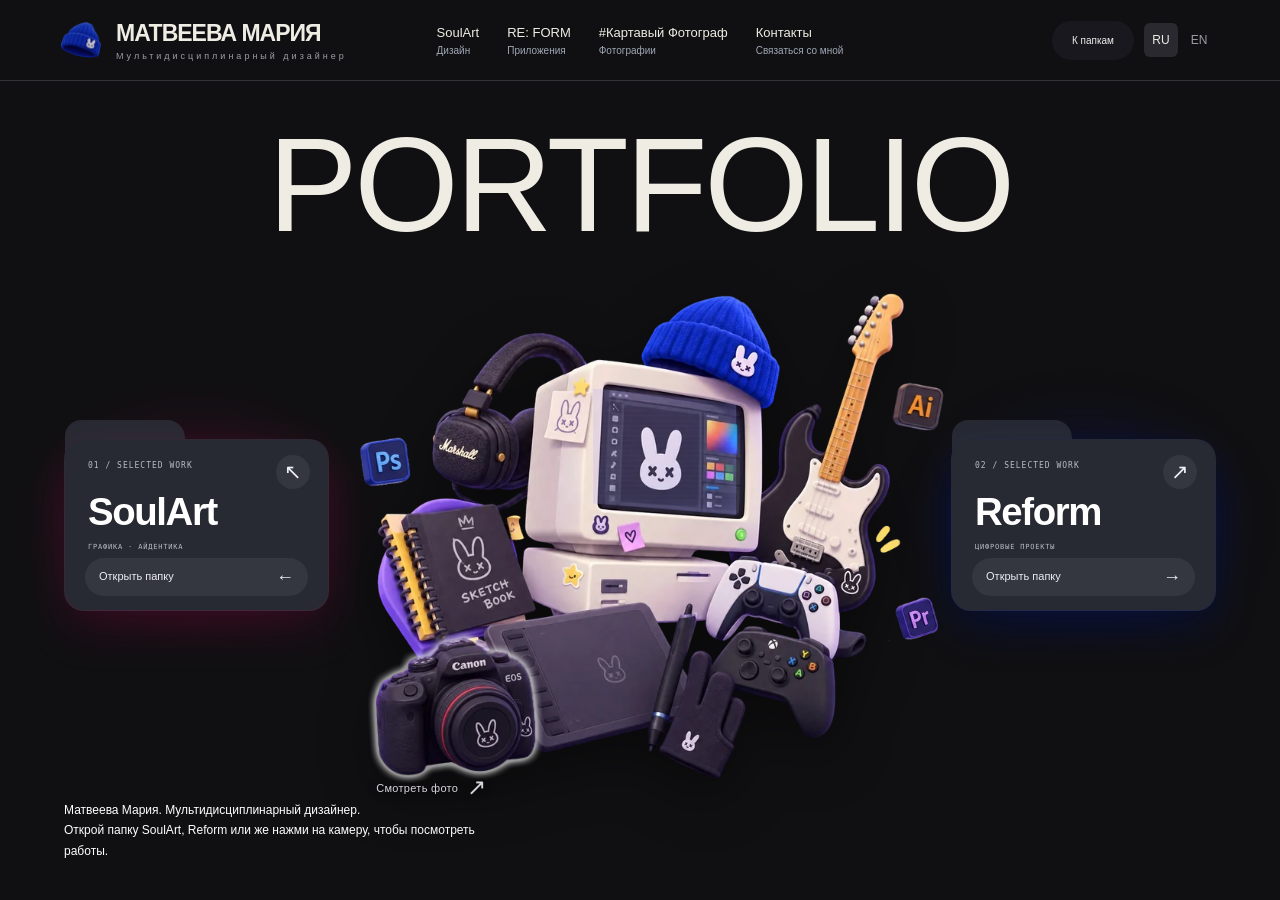
==== commit 5f8fa5a9: "Refine header logo and present portfolio with a designed README" ====
--- a/index.html
+++ b/index.html
@@ -1,4 +1,4 @@
-<!doctype html><html lang="ru"><head><base href="/personal-portfolio-concept/"><meta charset="utf-8"><meta name="viewport" content="width=device-width,initial-scale=1"><meta name="theme-color" content="#101012"><title>Kartaamigo | Мария Матвеева - дизайнер и фотограф</title><link rel="stylesheet" href="../dual-world/style.css"><link rel="stylesheet" href="../dual-world/hero.css"><link rel="stylesheet" href="../dual-world/reform-scene.css"><link rel="stylesheet" href="../dual-world/world-scene.css"><link rel="stylesheet" href="../dual-world/new-motion.css"><link rel="stylesheet" href="../dual-world/desktop.css"><link rel="stylesheet" href="combined-editorial.css"><link rel="stylesheet" href="combined.css"><link rel="stylesheet" href="soulart-scroll.css?v=language-reset-93"><link rel="stylesheet" href="video-flow.css?v=buttons-90"><link rel="stylesheet" href="world-switcher.css?v=flow-9"><link rel="preload" as="image" href="assets/studio-center-camera-720.webp" imagesrcset="assets/studio-center-camera-720.webp 720w, assets/studio-center-camera-1440.webp 1440w" imagesizes="(max-width:800px) 82vw, (min-width:1675px) 720px, 43vw"><script src="startup-loading.js?v=portfolio-refresh-76" defer></script><script src="world-switcher.js?v=designer-90" defer></script><script src="combined-controller.js?v=entry-center-97" defer></script><script src="soulart-scroll.js?v=portfolio-refresh-76" defer></script><script src="../dual-world/reform-scene.js?v=portfolio-refresh-76" defer></script><link rel="stylesheet" href="folder-worlds.css?v=folders-5"><script src="folder-worlds.js?v=portfolio-refresh-76" defer></script><link rel="stylesheet" href="reform-projects.css?v=drawer-2"><script src="reform-projects.js?v=portfolio-refresh-76" defer></script><link rel="stylesheet" href="studio-center.css?v=studio-5"><script src="studio-center.js?v=portfolio-refresh-76" defer></script><link rel="stylesheet" href="studio-compact.css?v=compact-9"><link rel="stylesheet" href="photography-world.css?v=portfolio-refresh-76"><script src="photography-world.js?v=portfolio-refresh-76" defer></script><link rel="stylesheet" href="reform-layout.css?v=bilingual-95"><script src="reform-layout.js?v=bilingual-95" defer></script><link rel="stylesheet" href="portfolio-responsive.css?v=header-logo-102"><script src="portfolio-i18n.js?v=public-search-98" defer></script><meta name="description" content="Kartaamigo - портфолио Марии Матвеевой: графический и мультидисциплинарный дизайн, UI/UX, айдентика, вёрстка журналов и книг, фотография. SoulArt и RE: FORM."><meta name="robots" content="index,follow,max-image-preview:large"><meta name="author" content="Maria Matveeva"><link rel="canonical" href="https://kartaamigo.github.io/"><meta property="og:type" content="website"><meta property="og:site_name" content="Kartaamigo"><meta property="og:title" content="Kartaamigo | Мария Матвеева - дизайнер и фотограф"><meta property="og:description" content="Kartaamigo - портфолио Марии Матвеевой: графический и мультидисциплинарный дизайн, UI/UX, айдентика, вёрстка журналов и книг, фотография. SoulArt и RE: FORM."><meta property="og:url" content="https://kartaamigo.github.io/"><meta property="og:image" content="https://kartaamigo.github.io/personal-portfolio-concept/assets/studio-center-camera-1440.webp"><meta name="twitter:card" content="summary_large_image"><link rel="alternate" hreflang="ru" href="https://kartaamigo.github.io/"><link rel="alternate" hreflang="en" href="https://kartaamigo.github.io/index.en.html"><link rel="alternate" hreflang="x-default" href="https://kartaamigo.github.io/"><script type="application/ld+json">[{"@context": "https://schema.org", "@type": "WebSite", "name": "Kartaamigo", "alternateName": ["Kartaamigo Portfolio", "SoulArt / KRTY"], "url": "https://kartaamigo.github.io/", "inLanguage": ["ru", "en"]}, {"@context": "https://schema.org", "@type": "Person", "name": "Мария Матвеева", "alternateName": ["Maria Matveeva", "kartaamigo", "SoulArt", "KRTY"], "url": "https://kartaamigo.github.io/", "jobTitle": "Multidisciplinary designer and photographer", "sameAs": ["https://github.com/kartaamigo", "https://www.behance.net/tuumiyurmirazh", "https://t.me/designeramigo", "https://ru.pinterest.com/x1ghostxsoul1x/"]}]</script><link rel="icon" href="../favicon.ico?v=logo-102" sizes="16x16 32x32 48x48 64x64 128x128 256x256" type="image/x-icon"><link rel="icon" href="../favicon-96.png?v=logo-102" sizes="96x96" type="image/png"><link rel="apple-touch-icon" href="../apple-touch-icon.png?v=logo-102" sizes="180x180"></head><body data-studio="compact" data-world="neutral" data-preview="neutral"><header><a class="wordmark" href="/">МАТВЕЕВА МАРИЯ<span>Мультидисциплинарный дизайнер</span></a><nav aria-label="Разделы портфолио"><a href="#projects" data-header-world="art"><span>SoulArt</span><small>Дизайн</small></a><a href="#projects" data-header-world="digital"><span>RE: FORM</span><small>Приложения</small></a><a href="#photo-works" data-header-world="photography"><span>#Картавый Фотограф</span><small>Фотографии</small></a><a href="contacts.html" data-header-contact><span>Контакты</span><small>Связаться со мной</small></a></nav><div class="header-worlds" role="group" aria-label="Выбор мира"><button data-switch="art" aria-pressed="false">SoulArt</button><button class="world-reset" type="button" aria-label="Оба мира">◐</button><button data-switch="digital" aria-pressed="false">RE: FORM</button></div></header><noscript><section style="padding:40px;color:#efece4"><h1>Kartaamigo - Мария Матвеева</h1><p>Мультидисциплинарный дизайнер и фотограф. Айдентика, UI/UX, вёрстка, постеры и обложки.</p><a href="contacts.html">Контакты</a> · <a href="https://www.behance.net/tuumiyurmirazh">Портфолио на Behance</a></section></noscript><main><section class="hero" id="home" aria-label="Выбери направление"><div class="paper-scene" aria-hidden="true"><span class="paper-word">CREATE<br>FEEL<br>REPEAT.</span><span class="doodle">✳</span><span class="scribble">a little chaos,<br>a lot of character.</span></div><div class="digital-scene" aria-hidden="true"><div class="scene-grid"></div><span class="orbit orbit-a"></span><span class="orbit orbit-b"></span><div class="float-chip">RE: FORM<br><b>DESIGN → CODE → LIFE</b></div></div>
+<!doctype html><html lang="ru"><head><base href="/personal-portfolio-concept/"><meta charset="utf-8"><meta name="viewport" content="width=device-width,initial-scale=1"><meta name="theme-color" content="#101012"><title>Kartaamigo | Мария Матвеева - дизайнер и фотограф</title><link rel="stylesheet" href="../dual-world/style.css"><link rel="stylesheet" href="../dual-world/hero.css"><link rel="stylesheet" href="../dual-world/reform-scene.css"><link rel="stylesheet" href="../dual-world/world-scene.css"><link rel="stylesheet" href="../dual-world/new-motion.css"><link rel="stylesheet" href="../dual-world/desktop.css"><link rel="stylesheet" href="combined-editorial.css"><link rel="stylesheet" href="combined.css"><link rel="stylesheet" href="soulart-scroll.css?v=language-reset-93"><link rel="stylesheet" href="video-flow.css?v=buttons-90"><link rel="stylesheet" href="world-switcher.css?v=flow-9"><link rel="preload" as="image" href="assets/studio-center-camera-720.webp" imagesrcset="assets/studio-center-camera-720.webp 720w, assets/studio-center-camera-1440.webp 1440w" imagesizes="(max-width:800px) 82vw, (min-width:1675px) 720px, 43vw"><script src="startup-loading.js?v=portfolio-refresh-76" defer></script><script src="world-switcher.js?v=designer-90" defer></script><script src="combined-controller.js?v=entry-center-97" defer></script><script src="soulart-scroll.js?v=portfolio-refresh-76" defer></script><script src="../dual-world/reform-scene.js?v=portfolio-refresh-76" defer></script><link rel="stylesheet" href="folder-worlds.css?v=folders-5"><script src="folder-worlds.js?v=portfolio-refresh-76" defer></script><link rel="stylesheet" href="reform-projects.css?v=drawer-2"><script src="reform-projects.js?v=portfolio-refresh-76" defer></script><link rel="stylesheet" href="studio-center.css?v=studio-5"><script src="studio-center.js?v=portfolio-refresh-76" defer></script><link rel="stylesheet" href="studio-compact.css?v=compact-9"><link rel="stylesheet" href="photography-world.css?v=portfolio-refresh-76"><script src="photography-world.js?v=portfolio-refresh-76" defer></script><link rel="stylesheet" href="reform-layout.css?v=bilingual-95"><script src="reform-layout.js?v=bilingual-95" defer></script><link rel="stylesheet" href="portfolio-responsive.css?v=header-logo-103"><script src="portfolio-i18n.js?v=public-search-98" defer></script><meta name="description" content="Kartaamigo - портфолио Марии Матвеевой: графический и мультидисциплинарный дизайн, UI/UX, айдентика, вёрстка журналов и книг, фотография. SoulArt и RE: FORM."><meta name="robots" content="index,follow,max-image-preview:large"><meta name="author" content="Maria Matveeva"><link rel="canonical" href="https://kartaamigo.github.io/"><meta property="og:type" content="website"><meta property="og:site_name" content="Kartaamigo"><meta property="og:title" content="Kartaamigo | Мария Матвеева - дизайнер и фотограф"><meta property="og:description" content="Kartaamigo - портфолио Марии Матвеевой: графический и мультидисциплинарный дизайн, UI/UX, айдентика, вёрстка журналов и книг, фотография. SoulArt и RE: FORM."><meta property="og:url" content="https://kartaamigo.github.io/"><meta property="og:image" content="https://kartaamigo.github.io/personal-portfolio-concept/assets/studio-center-camera-1440.webp"><meta name="twitter:card" content="summary_large_image"><link rel="alternate" hreflang="ru" href="https://kartaamigo.github.io/"><link rel="alternate" hreflang="en" href="https://kartaamigo.github.io/index.en.html"><link rel="alternate" hreflang="x-default" href="https://kartaamigo.github.io/"><script type="application/ld+json">[{"@context": "https://schema.org", "@type": "WebSite", "name": "Kartaamigo", "alternateName": ["Kartaamigo Portfolio", "SoulArt / KRTY"], "url": "https://kartaamigo.github.io/", "inLanguage": ["ru", "en"]}, {"@context": "https://schema.org", "@type": "Person", "name": "Мария Матвеева", "alternateName": ["Maria Matveeva", "kartaamigo", "SoulArt", "KRTY"], "url": "https://kartaamigo.github.io/", "jobTitle": "Multidisciplinary designer and photographer", "sameAs": ["https://github.com/kartaamigo", "https://www.behance.net/tuumiyurmirazh", "https://t.me/designeramigo", "https://ru.pinterest.com/x1ghostxsoul1x/"]}]</script><link rel="icon" href="../favicon.ico?v=logo-102" sizes="16x16 32x32 48x48 64x64 128x128 256x256" type="image/x-icon"><link rel="icon" href="../favicon-96.png?v=logo-102" sizes="96x96" type="image/png"><link rel="apple-touch-icon" href="../apple-touch-icon.png?v=logo-102" sizes="180x180"></head><body data-studio="compact" data-world="neutral" data-preview="neutral"><header><a class="wordmark" href="/">МАТВЕЕВА МАРИЯ<span>Мультидисциплинарный дизайнер</span></a><nav aria-label="Разделы портфолио"><a href="#projects" data-header-world="art"><span>SoulArt</span><small>Дизайн</small></a><a href="#projects" data-header-world="digital"><span>RE: FORM</span><small>Приложения</small></a><a href="#photo-works" data-header-world="photography"><span>#Картавый Фотограф</span><small>Фотографии</small></a><a href="contacts.html" data-header-contact><span>Контакты</span><small>Связаться со мной</small></a></nav><div class="header-worlds" role="group" aria-label="Выбор мира"><button data-switch="art" aria-pressed="false">SoulArt</button><button class="world-reset" type="button" aria-label="Оба мира">◐</button><button data-switch="digital" aria-pressed="false">RE: FORM</button></div></header><noscript><section style="padding:40px;color:#efece4"><h1>Kartaamigo - Мария Матвеева</h1><p>Мультидисциплинарный дизайнер и фотограф. Айдентика, UI/UX, вёрстка, постеры и обложки.</p><a href="contacts.html">Контакты</a> · <a href="https://www.behance.net/tuumiyurmirazh">Портфолио на Behance</a></section></noscript><main><section class="hero" id="home" aria-label="Выбери направление"><div class="paper-scene" aria-hidden="true"><span class="paper-word">CREATE<br>FEEL<br>REPEAT.</span><span class="doodle">✳</span><span class="scribble">a little chaos,<br>a lot of character.</span></div><div class="digital-scene" aria-hidden="true"><div class="scene-grid"></div><span class="orbit orbit-a"></span><span class="orbit orbit-b"></span><div class="float-chip">RE: FORM<br><b>DESIGN → CODE → LIFE</b></div></div>
 
 <div class="hero-artwork"><div class="artwork-track"><h1 class="background-manifesto">PORTFOLIO</h1><img class="artwork-art" data-src="assets/world-art-filled.webp" alt="Розовый заяц SoulArt"><div class="digital-frame"><div class="reform-art reform-playground"><img class="reform-static" data-src="../dual-world/assets/reform/provided-details/bunny-stationary-restored.png" alt="Синий заяц RE: FORM на чёрной платформе"><button class="reform-prop motion-card" type="button" aria-label="Дизайн + код. От эскиза до живого интерфейса." aria-describedby="reform-dialog" data-message="Дизайн + код. От эскиза до живого интерфейса."><img data-src="../dual-world/assets/reform/provided-details/card.png" alt=""></button><button class="reform-prop motion-blur" type="button" aria-label="Один человек + ИИ. Направление и решения - мои." aria-describedby="reform-dialog" data-message="Один человек + ИИ. Направление и решения - мои."><img data-src="../dual-world/assets/reform/provided-details/blur.png" alt=""></button><button class="reform-prop motion-scribble" type="button" aria-label="Немного экспериментов, много собственного характера." aria-describedby="reform-dialog" data-message="Немного экспериментов, много собственного характера."><img data-src="../dual-world/assets/reform/provided-details/scribble.png" alt=""></button><button class="reform-prop motion-signal" type="button" aria-label="Есть связь! Давай превратим твою идею в проект." aria-describedby="reform-dialog" data-message="Есть связь! Давай превратим твою идею в проект."><img data-src="../dual-world/assets/reform/provided-details/signal.png" alt=""></button><button class="reform-prop motion-arc" type="button" aria-label="От первой мысли до продукта - один непрерывный процесс." aria-describedby="reform-dialog" data-message="От первой мысли до продукта - один непрерывный процесс."><img data-src="../dual-world/assets/reform/provided-details/arc.png" alt=""></button><button class="reform-prop motion-plus" type="button" aria-label="А что, если попробовать? Добавим ещё одну идею." aria-describedby="reform-dialog" data-message="А что, если попробовать? Добавим ещё одну идею."><img data-src="../dual-world/assets/reform/provided-details/plus.png" alt=""></button><button class="reform-prop motion-drop" type="button" aria-label="Из свободной идеи - в форму, смысл и работающий продукт." aria-describedby="reform-dialog" data-message="Из свободной идеи - в форму, смысл и работающий продукт."><img data-src="../dual-world/assets/reform/provided-details/drop.png" alt=""></button><button class="reform-prop motion-error" type="button" aria-label="Ошибки - часть процесса. Пробую, исправляю, создаю." aria-describedby="reform-dialog" data-message="Ошибки - часть процесса. Пробую, исправляю, создаю."><img data-src="../dual-world/assets/reform/provided-details/error.png" alt=""></button><button class="reform-prop motion-stroke" type="button" aria-label="Немного смелости - и идея обретает свой характер." aria-describedby="reform-dialog" data-message="Немного смелости - и идея обретает свой характер."><img data-src="../dual-world/assets/reform/provided-details/stroke.png" alt=""></button><button class="reform-prop motion-ball" type="button" aria-label="Большие проекты начинаются с маленькой идеи." aria-describedby="reform-dialog" data-message="Большие проекты начинаются с маленькой идеи."><img data-src="../dual-world/assets/reform/provided-details/ball.png" alt=""></button><button class="reform-prop motion-spray" type="button" aria-label="Дизайн с характером. Скучные решения здесь не задерживаются." aria-describedby="reform-dialog" data-message="Дизайн с характером. Скучные решения здесь не задерживаются."><img data-src="../dual-world/assets/reform/provided-details/spray.png" alt=""></button><button class="reform-prop motion-screen" type="button" aria-label="Привет! Ты на стороне RE: FORM. Здесь идеи оживают." aria-describedby="reform-dialog" data-message="Привет! Ты на стороне RE: FORM. Здесь идеи оживают."><img data-src="../dual-world/assets/reform/provided-details/screen.png" alt=""></button><div class="reform-pixel-dialog" id="reform-dialog" role="tooltip" hidden><span>RE: FORM / HELLO_</span><p></p></div><span class="reform-scene-hint">Наведи на деталь или нажми ✦</span></div></div></div></div>
 <div class="choices"><button type="button" class="choice choice-art" data-pick="art"><span class="choice-index">01</span><h2>SoulArt<span>/ KRTY</span></h2><p>Иллюстрация. Айдентика.<br>Дизайн для брендов и проектов.</p><span class="choice-link">В мир творчества ↙</span></button><button type="button" class="choice choice-digital" data-pick="digital"><span class="choice-index">02</span><h2>RE: FORM<span>design · code · life</span></h2><p>Дизайн | Код | Удобство.<br>Идея, которая поможет.</p><span class="choice-link">В рабочее пространство ↘</span></button></div>
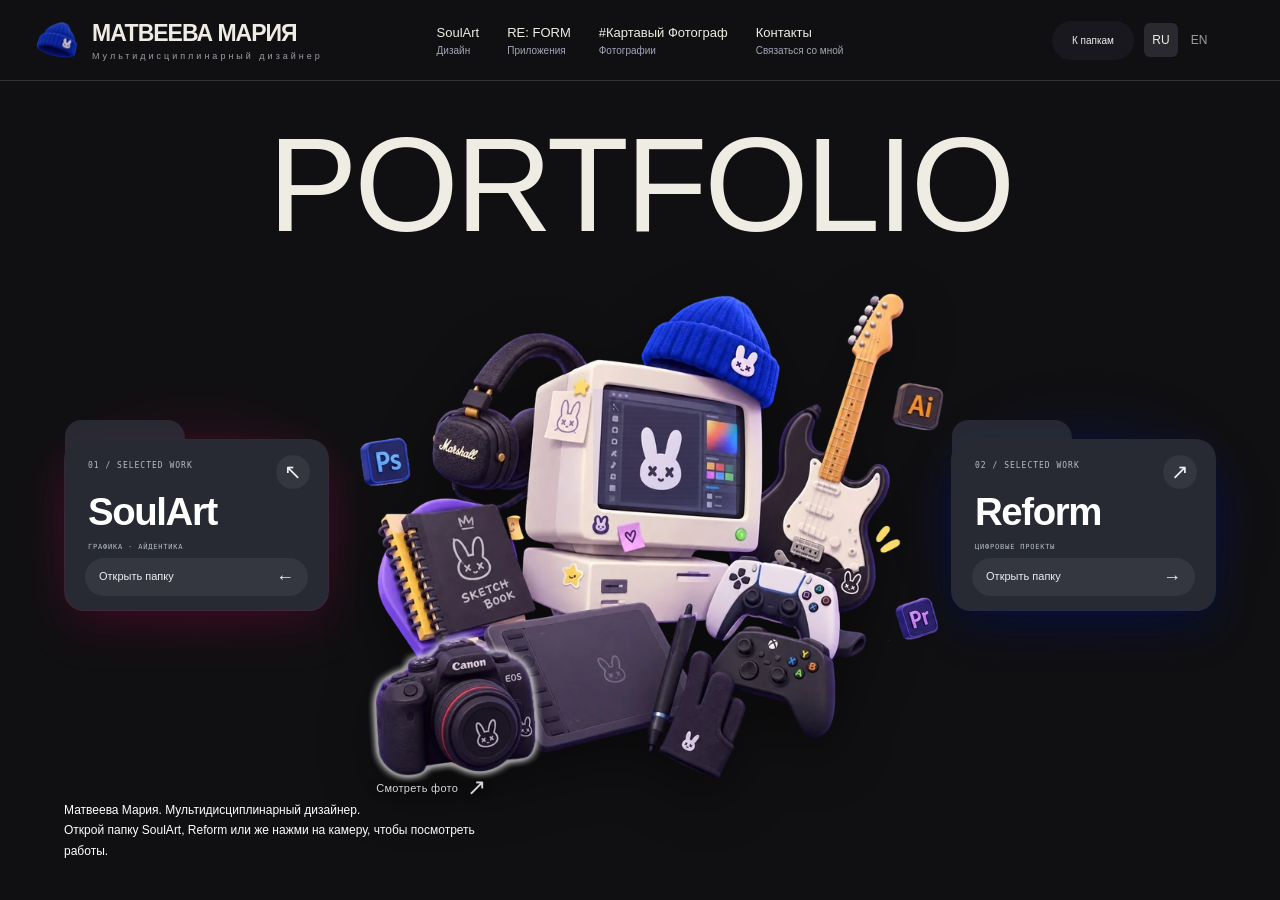
==== commit ae6b7b71: "Shift the complete logo and name block to the left" ====
--- a/index.html
+++ b/index.html
@@ -1,4 +1,4 @@
-<!doctype html><html lang="ru"><head><base href="/personal-portfolio-concept/"><meta charset="utf-8"><meta name="viewport" content="width=device-width,initial-scale=1"><meta name="theme-color" content="#101012"><title>Kartaamigo | Мария Матвеева - дизайнер и фотограф</title><link rel="stylesheet" href="../dual-world/style.css"><link rel="stylesheet" href="../dual-world/hero.css"><link rel="stylesheet" href="../dual-world/reform-scene.css"><link rel="stylesheet" href="../dual-world/world-scene.css"><link rel="stylesheet" href="../dual-world/new-motion.css"><link rel="stylesheet" href="../dual-world/desktop.css"><link rel="stylesheet" href="combined-editorial.css"><link rel="stylesheet" href="combined.css"><link rel="stylesheet" href="soulart-scroll.css?v=language-reset-93"><link rel="stylesheet" href="video-flow.css?v=buttons-90"><link rel="stylesheet" href="world-switcher.css?v=flow-9"><link rel="preload" as="image" href="assets/studio-center-camera-720.webp" imagesrcset="assets/studio-center-camera-720.webp 720w, assets/studio-center-camera-1440.webp 1440w" imagesizes="(max-width:800px) 82vw, (min-width:1675px) 720px, 43vw"><script src="startup-loading.js?v=portfolio-refresh-76" defer></script><script src="world-switcher.js?v=designer-90" defer></script><script src="combined-controller.js?v=entry-center-97" defer></script><script src="soulart-scroll.js?v=portfolio-refresh-76" defer></script><script src="../dual-world/reform-scene.js?v=portfolio-refresh-76" defer></script><link rel="stylesheet" href="folder-worlds.css?v=folders-5"><script src="folder-worlds.js?v=portfolio-refresh-76" defer></script><link rel="stylesheet" href="reform-projects.css?v=drawer-2"><script src="reform-projects.js?v=portfolio-refresh-76" defer></script><link rel="stylesheet" href="studio-center.css?v=studio-5"><script src="studio-center.js?v=portfolio-refresh-76" defer></script><link rel="stylesheet" href="studio-compact.css?v=compact-9"><link rel="stylesheet" href="photography-world.css?v=portfolio-refresh-76"><script src="photography-world.js?v=portfolio-refresh-76" defer></script><link rel="stylesheet" href="reform-layout.css?v=bilingual-95"><script src="reform-layout.js?v=bilingual-95" defer></script><link rel="stylesheet" href="portfolio-responsive.css?v=header-logo-103"><script src="portfolio-i18n.js?v=public-search-98" defer></script><meta name="description" content="Kartaamigo - портфолио Марии Матвеевой: графический и мультидисциплинарный дизайн, UI/UX, айдентика, вёрстка журналов и книг, фотография. SoulArt и RE: FORM."><meta name="robots" content="index,follow,max-image-preview:large"><meta name="author" content="Maria Matveeva"><link rel="canonical" href="https://kartaamigo.github.io/"><meta property="og:type" content="website"><meta property="og:site_name" content="Kartaamigo"><meta property="og:title" content="Kartaamigo | Мария Матвеева - дизайнер и фотограф"><meta property="og:description" content="Kartaamigo - портфолио Марии Матвеевой: графический и мультидисциплинарный дизайн, UI/UX, айдентика, вёрстка журналов и книг, фотография. SoulArt и RE: FORM."><meta property="og:url" content="https://kartaamigo.github.io/"><meta property="og:image" content="https://kartaamigo.github.io/personal-portfolio-concept/assets/studio-center-camera-1440.webp"><meta name="twitter:card" content="summary_large_image"><link rel="alternate" hreflang="ru" href="https://kartaamigo.github.io/"><link rel="alternate" hreflang="en" href="https://kartaamigo.github.io/index.en.html"><link rel="alternate" hreflang="x-default" href="https://kartaamigo.github.io/"><script type="application/ld+json">[{"@context": "https://schema.org", "@type": "WebSite", "name": "Kartaamigo", "alternateName": ["Kartaamigo Portfolio", "SoulArt / KRTY"], "url": "https://kartaamigo.github.io/", "inLanguage": ["ru", "en"]}, {"@context": "https://schema.org", "@type": "Person", "name": "Мария Матвеева", "alternateName": ["Maria Matveeva", "kartaamigo", "SoulArt", "KRTY"], "url": "https://kartaamigo.github.io/", "jobTitle": "Multidisciplinary designer and photographer", "sameAs": ["https://github.com/kartaamigo", "https://www.behance.net/tuumiyurmirazh", "https://t.me/designeramigo", "https://ru.pinterest.com/x1ghostxsoul1x/"]}]</script><link rel="icon" href="../favicon.ico?v=logo-102" sizes="16x16 32x32 48x48 64x64 128x128 256x256" type="image/x-icon"><link rel="icon" href="../favicon-96.png?v=logo-102" sizes="96x96" type="image/png"><link rel="apple-touch-icon" href="../apple-touch-icon.png?v=logo-102" sizes="180x180"></head><body data-studio="compact" data-world="neutral" data-preview="neutral"><header><a class="wordmark" href="/">МАТВЕЕВА МАРИЯ<span>Мультидисциплинарный дизайнер</span></a><nav aria-label="Разделы портфолио"><a href="#projects" data-header-world="art"><span>SoulArt</span><small>Дизайн</small></a><a href="#projects" data-header-world="digital"><span>RE: FORM</span><small>Приложения</small></a><a href="#photo-works" data-header-world="photography"><span>#Картавый Фотограф</span><small>Фотографии</small></a><a href="contacts.html" data-header-contact><span>Контакты</span><small>Связаться со мной</small></a></nav><div class="header-worlds" role="group" aria-label="Выбор мира"><button data-switch="art" aria-pressed="false">SoulArt</button><button class="world-reset" type="button" aria-label="Оба мира">◐</button><button data-switch="digital" aria-pressed="false">RE: FORM</button></div></header><noscript><section style="padding:40px;color:#efece4"><h1>Kartaamigo - Мария Матвеева</h1><p>Мультидисциплинарный дизайнер и фотограф. Айдентика, UI/UX, вёрстка, постеры и обложки.</p><a href="contacts.html">Контакты</a> · <a href="https://www.behance.net/tuumiyurmirazh">Портфолио на Behance</a></section></noscript><main><section class="hero" id="home" aria-label="Выбери направление"><div class="paper-scene" aria-hidden="true"><span class="paper-word">CREATE<br>FEEL<br>REPEAT.</span><span class="doodle">✳</span><span class="scribble">a little chaos,<br>a lot of character.</span></div><div class="digital-scene" aria-hidden="true"><div class="scene-grid"></div><span class="orbit orbit-a"></span><span class="orbit orbit-b"></span><div class="float-chip">RE: FORM<br><b>DESIGN → CODE → LIFE</b></div></div>
+<!doctype html><html lang="ru"><head><base href="/personal-portfolio-concept/"><meta charset="utf-8"><meta name="viewport" content="width=device-width,initial-scale=1"><meta name="theme-color" content="#101012"><title>Kartaamigo | Мария Матвеева - дизайнер и фотограф</title><link rel="stylesheet" href="../dual-world/style.css"><link rel="stylesheet" href="../dual-world/hero.css"><link rel="stylesheet" href="../dual-world/reform-scene.css"><link rel="stylesheet" href="../dual-world/world-scene.css"><link rel="stylesheet" href="../dual-world/new-motion.css"><link rel="stylesheet" href="../dual-world/desktop.css"><link rel="stylesheet" href="combined-editorial.css"><link rel="stylesheet" href="combined.css"><link rel="stylesheet" href="soulart-scroll.css?v=language-reset-93"><link rel="stylesheet" href="video-flow.css?v=buttons-90"><link rel="stylesheet" href="world-switcher.css?v=flow-9"><link rel="preload" as="image" href="assets/studio-center-camera-720.webp" imagesrcset="assets/studio-center-camera-720.webp 720w, assets/studio-center-camera-1440.webp 1440w" imagesizes="(max-width:800px) 82vw, (min-width:1675px) 720px, 43vw"><script src="startup-loading.js?v=portfolio-refresh-76" defer></script><script src="world-switcher.js?v=designer-90" defer></script><script src="combined-controller.js?v=entry-center-97" defer></script><script src="soulart-scroll.js?v=portfolio-refresh-76" defer></script><script src="../dual-world/reform-scene.js?v=portfolio-refresh-76" defer></script><link rel="stylesheet" href="folder-worlds.css?v=folders-5"><script src="folder-worlds.js?v=portfolio-refresh-76" defer></script><link rel="stylesheet" href="reform-projects.css?v=drawer-2"><script src="reform-projects.js?v=portfolio-refresh-76" defer></script><link rel="stylesheet" href="studio-center.css?v=studio-5"><script src="studio-center.js?v=portfolio-refresh-76" defer></script><link rel="stylesheet" href="studio-compact.css?v=compact-9"><link rel="stylesheet" href="photography-world.css?v=portfolio-refresh-76"><script src="photography-world.js?v=portfolio-refresh-76" defer></script><link rel="stylesheet" href="reform-layout.css?v=bilingual-95"><script src="reform-layout.js?v=bilingual-95" defer></script><link rel="stylesheet" href="portfolio-responsive.css?v=header-logo-104"><script src="portfolio-i18n.js?v=public-search-98" defer></script><meta name="description" content="Kartaamigo - портфолио Марии Матвеевой: графический и мультидисциплинарный дизайн, UI/UX, айдентика, вёрстка журналов и книг, фотография. SoulArt и RE: FORM."><meta name="robots" content="index,follow,max-image-preview:large"><meta name="author" content="Maria Matveeva"><link rel="canonical" href="https://kartaamigo.github.io/"><meta property="og:type" content="website"><meta property="og:site_name" content="Kartaamigo"><meta property="og:title" content="Kartaamigo | Мария Матвеева - дизайнер и фотограф"><meta property="og:description" content="Kartaamigo - портфолио Марии Матвеевой: графический и мультидисциплинарный дизайн, UI/UX, айдентика, вёрстка журналов и книг, фотография. SoulArt и RE: FORM."><meta property="og:url" content="https://kartaamigo.github.io/"><meta property="og:image" content="https://kartaamigo.github.io/personal-portfolio-concept/assets/studio-center-camera-1440.webp"><meta name="twitter:card" content="summary_large_image"><link rel="alternate" hreflang="ru" href="https://kartaamigo.github.io/"><link rel="alternate" hreflang="en" href="https://kartaamigo.github.io/index.en.html"><link rel="alternate" hreflang="x-default" href="https://kartaamigo.github.io/"><script type="application/ld+json">[{"@context": "https://schema.org", "@type": "WebSite", "name": "Kartaamigo", "alternateName": ["Kartaamigo Portfolio", "SoulArt / KRTY"], "url": "https://kartaamigo.github.io/", "inLanguage": ["ru", "en"]}, {"@context": "https://schema.org", "@type": "Person", "name": "Мария Матвеева", "alternateName": ["Maria Matveeva", "kartaamigo", "SoulArt", "KRTY"], "url": "https://kartaamigo.github.io/", "jobTitle": "Multidisciplinary designer and photographer", "sameAs": ["https://github.com/kartaamigo", "https://www.behance.net/tuumiyurmirazh", "https://t.me/designeramigo", "https://ru.pinterest.com/x1ghostxsoul1x/"]}]</script><link rel="icon" href="../favicon.ico?v=logo-102" sizes="16x16 32x32 48x48 64x64 128x128 256x256" type="image/x-icon"><link rel="icon" href="../favicon-96.png?v=logo-102" sizes="96x96" type="image/png"><link rel="apple-touch-icon" href="../apple-touch-icon.png?v=logo-102" sizes="180x180"></head><body data-studio="compact" data-world="neutral" data-preview="neutral"><header><a class="wordmark" href="/">МАТВЕЕВА МАРИЯ<span>Мультидисциплинарный дизайнер</span></a><nav aria-label="Разделы портфолио"><a href="#projects" data-header-world="art"><span>SoulArt</span><small>Дизайн</small></a><a href="#projects" data-header-world="digital"><span>RE: FORM</span><small>Приложения</small></a><a href="#photo-works" data-header-world="photography"><span>#Картавый Фотограф</span><small>Фотографии</small></a><a href="contacts.html" data-header-contact><span>Контакты</span><small>Связаться со мной</small></a></nav><div class="header-worlds" role="group" aria-label="Выбор мира"><button data-switch="art" aria-pressed="false">SoulArt</button><button class="world-reset" type="button" aria-label="Оба мира">◐</button><button data-switch="digital" aria-pressed="false">RE: FORM</button></div></header><noscript><section style="padding:40px;color:#efece4"><h1>Kartaamigo - Мария Матвеева</h1><p>Мультидисциплинарный дизайнер и фотограф. Айдентика, UI/UX, вёрстка, постеры и обложки.</p><a href="contacts.html">Контакты</a> · <a href="https://www.behance.net/tuumiyurmirazh">Портфолио на Behance</a></section></noscript><main><section class="hero" id="home" aria-label="Выбери направление"><div class="paper-scene" aria-hidden="true"><span class="paper-word">CREATE<br>FEEL<br>REPEAT.</span><span class="doodle">✳</span><span class="scribble">a little chaos,<br>a lot of character.</span></div><div class="digital-scene" aria-hidden="true"><div class="scene-grid"></div><span class="orbit orbit-a"></span><span class="orbit orbit-b"></span><div class="float-chip">RE: FORM<br><b>DESIGN → CODE → LIFE</b></div></div>
 
 <div class="hero-artwork"><div class="artwork-track"><h1 class="background-manifesto">PORTFOLIO</h1><img class="artwork-art" data-src="assets/world-art-filled.webp" alt="Розовый заяц SoulArt"><div class="digital-frame"><div class="reform-art reform-playground"><img class="reform-static" data-src="../dual-world/assets/reform/provided-details/bunny-stationary-restored.png" alt="Синий заяц RE: FORM на чёрной платформе"><button class="reform-prop motion-card" type="button" aria-label="Дизайн + код. От эскиза до живого интерфейса." aria-describedby="reform-dialog" data-message="Дизайн + код. От эскиза до живого интерфейса."><img data-src="../dual-world/assets/reform/provided-details/card.png" alt=""></button><button class="reform-prop motion-blur" type="button" aria-label="Один человек + ИИ. Направление и решения - мои." aria-describedby="reform-dialog" data-message="Один человек + ИИ. Направление и решения - мои."><img data-src="../dual-world/assets/reform/provided-details/blur.png" alt=""></button><button class="reform-prop motion-scribble" type="button" aria-label="Немного экспериментов, много собственного характера." aria-describedby="reform-dialog" data-message="Немного экспериментов, много собственного характера."><img data-src="../dual-world/assets/reform/provided-details/scribble.png" alt=""></button><button class="reform-prop motion-signal" type="button" aria-label="Есть связь! Давай превратим твою идею в проект." aria-describedby="reform-dialog" data-message="Есть связь! Давай превратим твою идею в проект."><img data-src="../dual-world/assets/reform/provided-details/signal.png" alt=""></button><button class="reform-prop motion-arc" type="button" aria-label="От первой мысли до продукта - один непрерывный процесс." aria-describedby="reform-dialog" data-message="От первой мысли до продукта - один непрерывный процесс."><img data-src="../dual-world/assets/reform/provided-details/arc.png" alt=""></button><button class="reform-prop motion-plus" type="button" aria-label="А что, если попробовать? Добавим ещё одну идею." aria-describedby="reform-dialog" data-message="А что, если попробовать? Добавим ещё одну идею."><img data-src="../dual-world/assets/reform/provided-details/plus.png" alt=""></button><button class="reform-prop motion-drop" type="button" aria-label="Из свободной идеи - в форму, смысл и работающий продукт." aria-describedby="reform-dialog" data-message="Из свободной идеи - в форму, смысл и работающий продукт."><img data-src="../dual-world/assets/reform/provided-details/drop.png" alt=""></button><button class="reform-prop motion-error" type="button" aria-label="Ошибки - часть процесса. Пробую, исправляю, создаю." aria-describedby="reform-dialog" data-message="Ошибки - часть процесса. Пробую, исправляю, создаю."><img data-src="../dual-world/assets/reform/provided-details/error.png" alt=""></button><button class="reform-prop motion-stroke" type="button" aria-label="Немного смелости - и идея обретает свой характер." aria-describedby="reform-dialog" data-message="Немного смелости - и идея обретает свой характер."><img data-src="../dual-world/assets/reform/provided-details/stroke.png" alt=""></button><button class="reform-prop motion-ball" type="button" aria-label="Большие проекты начинаются с маленькой идеи." aria-describedby="reform-dialog" data-message="Большие проекты начинаются с маленькой идеи."><img data-src="../dual-world/assets/reform/provided-details/ball.png" alt=""></button><button class="reform-prop motion-spray" type="button" aria-label="Дизайн с характером. Скучные решения здесь не задерживаются." aria-describedby="reform-dialog" data-message="Дизайн с характером. Скучные решения здесь не задерживаются."><img data-src="../dual-world/assets/reform/provided-details/spray.png" alt=""></button><button class="reform-prop motion-screen" type="button" aria-label="Привет! Ты на стороне RE: FORM. Здесь идеи оживают." aria-describedby="reform-dialog" data-message="Привет! Ты на стороне RE: FORM. Здесь идеи оживают."><img data-src="../dual-world/assets/reform/provided-details/screen.png" alt=""></button><div class="reform-pixel-dialog" id="reform-dialog" role="tooltip" hidden><span>RE: FORM / HELLO_</span><p></p></div><span class="reform-scene-hint">Наведи на деталь или нажми ✦</span></div></div></div></div>
 <div class="choices"><button type="button" class="choice choice-art" data-pick="art"><span class="choice-index">01</span><h2>SoulArt<span>/ KRTY</span></h2><p>Иллюстрация. Айдентика.<br>Дизайн для брендов и проектов.</p><span class="choice-link">В мир творчества ↙</span></button><button type="button" class="choice choice-digital" data-pick="digital"><span class="choice-index">02</span><h2>RE: FORM<span>design · code · life</span></h2><p>Дизайн | Код | Удобство.<br>Идея, которая поможет.</p><span class="choice-link">В рабочее пространство ↘</span></button></div>
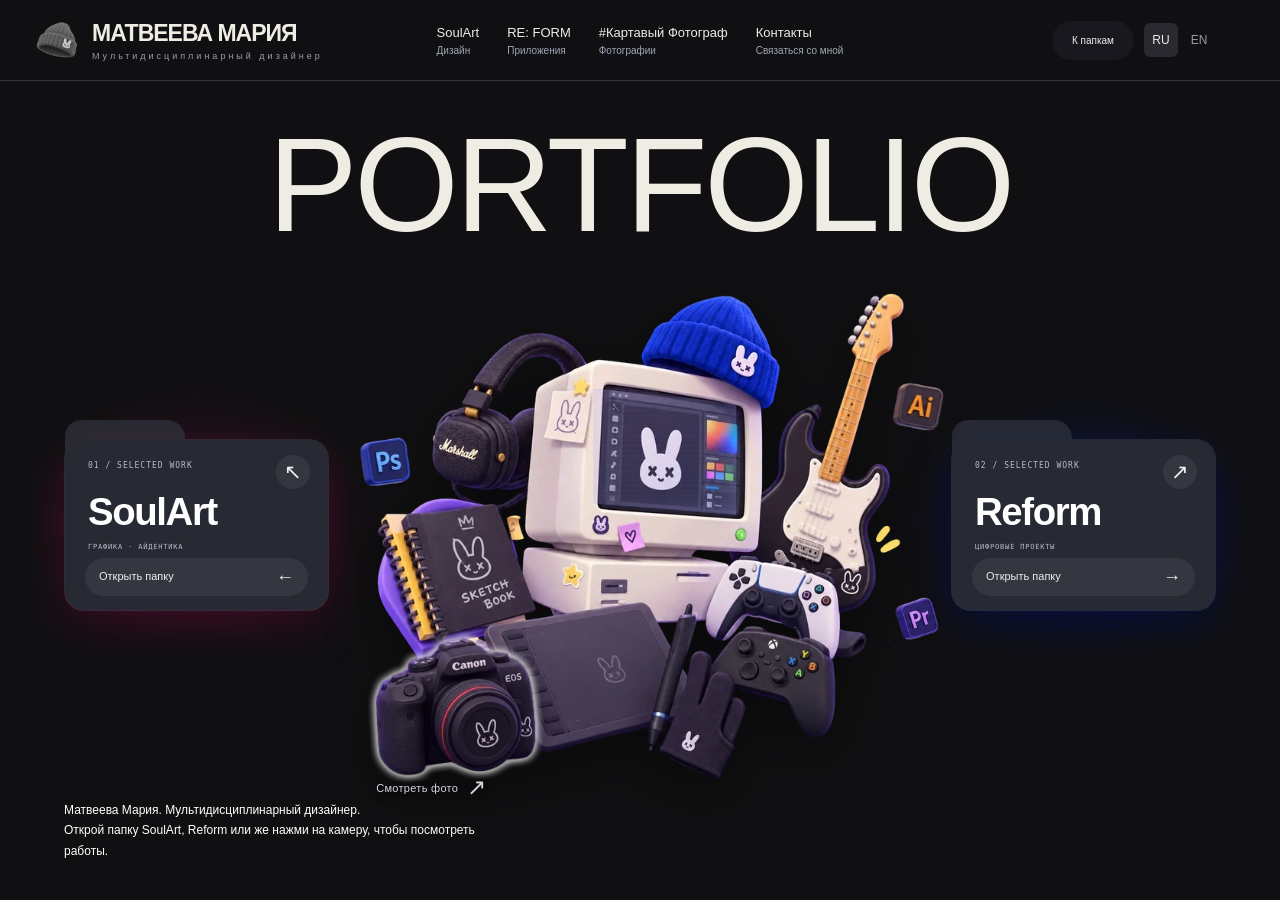
==== commit 451733e0: "Match header hat color to portfolio section" ====
--- a/index.html
+++ b/index.html
@@ -1,4 +1,4 @@
-<!doctype html><html lang="ru"><head><base href="/personal-portfolio-concept/"><meta charset="utf-8"><meta name="viewport" content="width=device-width,initial-scale=1"><meta name="theme-color" content="#101012"><title>Kartaamigo | Мария Матвеева - дизайнер и фотограф</title><link rel="stylesheet" href="../dual-world/style.css"><link rel="stylesheet" href="../dual-world/hero.css"><link rel="stylesheet" href="../dual-world/reform-scene.css"><link rel="stylesheet" href="../dual-world/world-scene.css"><link rel="stylesheet" href="../dual-world/new-motion.css"><link rel="stylesheet" href="../dual-world/desktop.css"><link rel="stylesheet" href="combined-editorial.css"><link rel="stylesheet" href="combined.css"><link rel="stylesheet" href="soulart-scroll.css?v=language-reset-93"><link rel="stylesheet" href="video-flow.css?v=buttons-90"><link rel="stylesheet" href="world-switcher.css?v=flow-9"><link rel="preload" as="image" href="assets/studio-center-camera-720.webp" imagesrcset="assets/studio-center-camera-720.webp 720w, assets/studio-center-camera-1440.webp 1440w" imagesizes="(max-width:800px) 82vw, (min-width:1675px) 720px, 43vw"><script src="startup-loading.js?v=portfolio-refresh-76" defer></script><script src="world-switcher.js?v=designer-90" defer></script><script src="combined-controller.js?v=entry-center-97" defer></script><script src="soulart-scroll.js?v=portfolio-refresh-76" defer></script><script src="../dual-world/reform-scene.js?v=portfolio-refresh-76" defer></script><link rel="stylesheet" href="folder-worlds.css?v=folders-5"><script src="folder-worlds.js?v=portfolio-refresh-76" defer></script><link rel="stylesheet" href="reform-projects.css?v=drawer-2"><script src="reform-projects.js?v=portfolio-refresh-76" defer></script><link rel="stylesheet" href="studio-center.css?v=studio-5"><script src="studio-center.js?v=portfolio-refresh-76" defer></script><link rel="stylesheet" href="studio-compact.css?v=compact-9"><link rel="stylesheet" href="photography-world.css?v=portfolio-refresh-76"><script src="photography-world.js?v=portfolio-refresh-76" defer></script><link rel="stylesheet" href="reform-layout.css?v=bilingual-95"><script src="reform-layout.js?v=bilingual-95" defer></script><link rel="stylesheet" href="portfolio-responsive.css?v=header-logo-104"><script src="portfolio-i18n.js?v=public-search-98" defer></script><meta name="description" content="Kartaamigo - портфолио Марии Матвеевой: графический и мультидисциплинарный дизайн, UI/UX, айдентика, вёрстка журналов и книг, фотография. SoulArt и RE: FORM."><meta name="robots" content="index,follow,max-image-preview:large"><meta name="author" content="Maria Matveeva"><link rel="canonical" href="https://kartaamigo.github.io/"><meta property="og:type" content="website"><meta property="og:site_name" content="Kartaamigo"><meta property="og:title" content="Kartaamigo | Мария Матвеева - дизайнер и фотограф"><meta property="og:description" content="Kartaamigo - портфолио Марии Матвеевой: графический и мультидисциплинарный дизайн, UI/UX, айдентика, вёрстка журналов и книг, фотография. SoulArt и RE: FORM."><meta property="og:url" content="https://kartaamigo.github.io/"><meta property="og:image" content="https://kartaamigo.github.io/personal-portfolio-concept/assets/studio-center-camera-1440.webp"><meta name="twitter:card" content="summary_large_image"><link rel="alternate" hreflang="ru" href="https://kartaamigo.github.io/"><link rel="alternate" hreflang="en" href="https://kartaamigo.github.io/index.en.html"><link rel="alternate" hreflang="x-default" href="https://kartaamigo.github.io/"><script type="application/ld+json">[{"@context": "https://schema.org", "@type": "WebSite", "name": "Kartaamigo", "alternateName": ["Kartaamigo Portfolio", "SoulArt / KRTY"], "url": "https://kartaamigo.github.io/", "inLanguage": ["ru", "en"]}, {"@context": "https://schema.org", "@type": "Person", "name": "Мария Матвеева", "alternateName": ["Maria Matveeva", "kartaamigo", "SoulArt", "KRTY"], "url": "https://kartaamigo.github.io/", "jobTitle": "Multidisciplinary designer and photographer", "sameAs": ["https://github.com/kartaamigo", "https://www.behance.net/tuumiyurmirazh", "https://t.me/designeramigo", "https://ru.pinterest.com/x1ghostxsoul1x/"]}]</script><link rel="icon" href="../favicon.ico?v=logo-102" sizes="16x16 32x32 48x48 64x64 128x128 256x256" type="image/x-icon"><link rel="icon" href="../favicon-96.png?v=logo-102" sizes="96x96" type="image/png"><link rel="apple-touch-icon" href="../apple-touch-icon.png?v=logo-102" sizes="180x180"></head><body data-studio="compact" data-world="neutral" data-preview="neutral"><header><a class="wordmark" href="/">МАТВЕЕВА МАРИЯ<span>Мультидисциплинарный дизайнер</span></a><nav aria-label="Разделы портфолио"><a href="#projects" data-header-world="art"><span>SoulArt</span><small>Дизайн</small></a><a href="#projects" data-header-world="digital"><span>RE: FORM</span><small>Приложения</small></a><a href="#photo-works" data-header-world="photography"><span>#Картавый Фотограф</span><small>Фотографии</small></a><a href="contacts.html" data-header-contact><span>Контакты</span><small>Связаться со мной</small></a></nav><div class="header-worlds" role="group" aria-label="Выбор мира"><button data-switch="art" aria-pressed="false">SoulArt</button><button class="world-reset" type="button" aria-label="Оба мира">◐</button><button data-switch="digital" aria-pressed="false">RE: FORM</button></div></header><noscript><section style="padding:40px;color:#efece4"><h1>Kartaamigo - Мария Матвеева</h1><p>Мультидисциплинарный дизайнер и фотограф. Айдентика, UI/UX, вёрстка, постеры и обложки.</p><a href="contacts.html">Контакты</a> · <a href="https://www.behance.net/tuumiyurmirazh">Портфолио на Behance</a></section></noscript><main><section class="hero" id="home" aria-label="Выбери направление"><div class="paper-scene" aria-hidden="true"><span class="paper-word">CREATE<br>FEEL<br>REPEAT.</span><span class="doodle">✳</span><span class="scribble">a little chaos,<br>a lot of character.</span></div><div class="digital-scene" aria-hidden="true"><div class="scene-grid"></div><span class="orbit orbit-a"></span><span class="orbit orbit-b"></span><div class="float-chip">RE: FORM<br><b>DESIGN → CODE → LIFE</b></div></div>
+<!doctype html><html lang="ru"><head><base href="/personal-portfolio-concept/"><meta charset="utf-8"><meta name="viewport" content="width=device-width,initial-scale=1"><meta name="theme-color" content="#101012"><title>Kartaamigo | Мария Матвеева - дизайнер и фотограф</title><link rel="stylesheet" href="../dual-world/style.css"><link rel="stylesheet" href="../dual-world/hero.css"><link rel="stylesheet" href="../dual-world/reform-scene.css"><link rel="stylesheet" href="../dual-world/world-scene.css"><link rel="stylesheet" href="../dual-world/new-motion.css"><link rel="stylesheet" href="../dual-world/desktop.css"><link rel="stylesheet" href="combined-editorial.css"><link rel="stylesheet" href="combined.css"><link rel="stylesheet" href="soulart-scroll.css?v=language-reset-93"><link rel="stylesheet" href="video-flow.css?v=buttons-90"><link rel="stylesheet" href="world-switcher.css?v=flow-9"><link rel="preload" as="image" href="assets/studio-center-camera-720.webp" imagesrcset="assets/studio-center-camera-720.webp 720w, assets/studio-center-camera-1440.webp 1440w" imagesizes="(max-width:800px) 82vw, (min-width:1675px) 720px, 43vw"><script src="startup-loading.js?v=portfolio-refresh-76" defer></script><script src="world-switcher.js?v=designer-90" defer></script><script src="combined-controller.js?v=entry-center-97" defer></script><script src="soulart-scroll.js?v=portfolio-refresh-76" defer></script><script src="../dual-world/reform-scene.js?v=portfolio-refresh-76" defer></script><link rel="stylesheet" href="folder-worlds.css?v=folders-5"><script src="folder-worlds.js?v=portfolio-refresh-76" defer></script><link rel="stylesheet" href="reform-projects.css?v=drawer-2"><script src="reform-projects.js?v=portfolio-refresh-76" defer></script><link rel="stylesheet" href="studio-center.css?v=studio-5"><script src="studio-center.js?v=portfolio-refresh-76" defer></script><link rel="stylesheet" href="studio-compact.css?v=compact-9"><link rel="stylesheet" href="photography-world.css?v=portfolio-refresh-76"><script src="photography-world.js?v=portfolio-refresh-76" defer></script><link rel="stylesheet" href="reform-layout.css?v=bilingual-95"><script src="reform-layout.js?v=bilingual-95" defer></script><link rel="stylesheet" href="portfolio-responsive.css?v=section-hats-105"><script src="portfolio-i18n.js?v=public-search-98" defer></script><meta name="description" content="Kartaamigo - портфолио Марии Матвеевой: графический и мультидисциплинарный дизайн, UI/UX, айдентика, вёрстка журналов и книг, фотография. SoulArt и RE: FORM."><meta name="robots" content="index,follow,max-image-preview:large"><meta name="author" content="Maria Matveeva"><link rel="canonical" href="https://kartaamigo.github.io/"><meta property="og:type" content="website"><meta property="og:site_name" content="Kartaamigo"><meta property="og:title" content="Kartaamigo | Мария Матвеева - дизайнер и фотограф"><meta property="og:description" content="Kartaamigo - портфолио Марии Матвеевой: графический и мультидисциплинарный дизайн, UI/UX, айдентика, вёрстка журналов и книг, фотография. SoulArt и RE: FORM."><meta property="og:url" content="https://kartaamigo.github.io/"><meta property="og:image" content="https://kartaamigo.github.io/personal-portfolio-concept/assets/studio-center-camera-1440.webp"><meta name="twitter:card" content="summary_large_image"><link rel="alternate" hreflang="ru" href="https://kartaamigo.github.io/"><link rel="alternate" hreflang="en" href="https://kartaamigo.github.io/index.en.html"><link rel="alternate" hreflang="x-default" href="https://kartaamigo.github.io/"><script type="application/ld+json">[{"@context": "https://schema.org", "@type": "WebSite", "name": "Kartaamigo", "alternateName": ["Kartaamigo Portfolio", "SoulArt / KRTY"], "url": "https://kartaamigo.github.io/", "inLanguage": ["ru", "en"]}, {"@context": "https://schema.org", "@type": "Person", "name": "Мария Матвеева", "alternateName": ["Maria Matveeva", "kartaamigo", "SoulArt", "KRTY"], "url": "https://kartaamigo.github.io/", "jobTitle": "Multidisciplinary designer and photographer", "sameAs": ["https://github.com/kartaamigo", "https://www.behance.net/tuumiyurmirazh", "https://t.me/designeramigo", "https://ru.pinterest.com/x1ghostxsoul1x/"]}]</script><link rel="icon" href="../favicon.ico?v=logo-102" sizes="16x16 32x32 48x48 64x64 128x128 256x256" type="image/x-icon"><link rel="icon" href="../favicon-96.png?v=logo-102" sizes="96x96" type="image/png"><link rel="apple-touch-icon" href="../apple-touch-icon.png?v=logo-102" sizes="180x180"><link rel="manifest" href="../site.webmanifest"><meta name="application-name" content="Kartaamigo"><meta name="apple-mobile-web-app-title" content="Kartaamigo"><meta name="msapplication-TileImage" content="../site-icon-192.png"><meta name="msapplication-TileColor" content="#101012"></head><body data-studio="compact" data-world="neutral" data-preview="neutral"><header><a class="wordmark" href="/">МАТВЕЕВА МАРИЯ<span>Мультидисциплинарный дизайнер</span></a><nav aria-label="Разделы портфолио"><a href="#projects" data-header-world="art"><span>SoulArt</span><small>Дизайн</small></a><a href="#projects" data-header-world="digital"><span>RE: FORM</span><small>Приложения</small></a><a href="#photo-works" data-header-world="photography"><span>#Картавый Фотограф</span><small>Фотографии</small></a><a href="contacts.html" data-header-contact><span>Контакты</span><small>Связаться со мной</small></a></nav><div class="header-worlds" role="group" aria-label="Выбор мира"><button data-switch="art" aria-pressed="false">SoulArt</button><button class="world-reset" type="button" aria-label="Оба мира">◐</button><button data-switch="digital" aria-pressed="false">RE: FORM</button></div></header><noscript><section style="padding:40px;color:#efece4"><h1>Kartaamigo - Мария Матвеева</h1><p>Мультидисциплинарный дизайнер и фотограф. Айдентика, UI/UX, вёрстка, постеры и обложки.</p><a href="contacts.html">Контакты</a> · <a href="https://www.behance.net/tuumiyurmirazh">Портфолио на Behance</a></section></noscript><main><section class="hero" id="home" aria-label="Выбери направление"><div class="paper-scene" aria-hidden="true"><span class="paper-word">CREATE<br>FEEL<br>REPEAT.</span><span class="doodle">✳</span><span class="scribble">a little chaos,<br>a lot of character.</span></div><div class="digital-scene" aria-hidden="true"><div class="scene-grid"></div><span class="orbit orbit-a"></span><span class="orbit orbit-b"></span><div class="float-chip">RE: FORM<br><b>DESIGN → CODE → LIFE</b></div></div>
 
 <div class="hero-artwork"><div class="artwork-track"><h1 class="background-manifesto">PORTFOLIO</h1><img class="artwork-art" data-src="assets/world-art-filled.webp" alt="Розовый заяц SoulArt"><div class="digital-frame"><div class="reform-art reform-playground"><img class="reform-static" data-src="../dual-world/assets/reform/provided-details/bunny-stationary-restored.png" alt="Синий заяц RE: FORM на чёрной платформе"><button class="reform-prop motion-card" type="button" aria-label="Дизайн + код. От эскиза до живого интерфейса." aria-describedby="reform-dialog" data-message="Дизайн + код. От эскиза до живого интерфейса."><img data-src="../dual-world/assets/reform/provided-details/card.png" alt=""></button><button class="reform-prop motion-blur" type="button" aria-label="Один человек + ИИ. Направление и решения - мои." aria-describedby="reform-dialog" data-message="Один человек + ИИ. Направление и решения - мои."><img data-src="../dual-world/assets/reform/provided-details/blur.png" alt=""></button><button class="reform-prop motion-scribble" type="button" aria-label="Немного экспериментов, много собственного характера." aria-describedby="reform-dialog" data-message="Немного экспериментов, много собственного характера."><img data-src="../dual-world/assets/reform/provided-details/scribble.png" alt=""></button><button class="reform-prop motion-signal" type="button" aria-label="Есть связь! Давай превратим твою идею в проект." aria-describedby="reform-dialog" data-message="Есть связь! Давай превратим твою идею в проект."><img data-src="../dual-world/assets/reform/provided-details/signal.png" alt=""></button><button class="reform-prop motion-arc" type="button" aria-label="От первой мысли до продукта - один непрерывный процесс." aria-describedby="reform-dialog" data-message="От первой мысли до продукта - один непрерывный процесс."><img data-src="../dual-world/assets/reform/provided-details/arc.png" alt=""></button><button class="reform-prop motion-plus" type="button" aria-label="А что, если попробовать? Добавим ещё одну идею." aria-describedby="reform-dialog" data-message="А что, если попробовать? Добавим ещё одну идею."><img data-src="../dual-world/assets/reform/provided-details/plus.png" alt=""></button><button class="reform-prop motion-drop" type="button" aria-label="Из свободной идеи - в форму, смысл и работающий продукт." aria-describedby="reform-dialog" data-message="Из свободной идеи - в форму, смысл и работающий продукт."><img data-src="../dual-world/assets/reform/provided-details/drop.png" alt=""></button><button class="reform-prop motion-error" type="button" aria-label="Ошибки - часть процесса. Пробую, исправляю, создаю." aria-describedby="reform-dialog" data-message="Ошибки - часть процесса. Пробую, исправляю, создаю."><img data-src="../dual-world/assets/reform/provided-details/error.png" alt=""></button><button class="reform-prop motion-stroke" type="button" aria-label="Немного смелости - и идея обретает свой характер." aria-describedby="reform-dialog" data-message="Немного смелости - и идея обретает свой характер."><img data-src="../dual-world/assets/reform/provided-details/stroke.png" alt=""></button><button class="reform-prop motion-ball" type="button" aria-label="Большие проекты начинаются с маленькой идеи." aria-describedby="reform-dialog" data-message="Большие проекты начинаются с маленькой идеи."><img data-src="../dual-world/assets/reform/provided-details/ball.png" alt=""></button><button class="reform-prop motion-spray" type="button" aria-label="Дизайн с характером. Скучные решения здесь не задерживаются." aria-describedby="reform-dialog" data-message="Дизайн с характером. Скучные решения здесь не задерживаются."><img data-src="../dual-world/assets/reform/provided-details/spray.png" alt=""></button><button class="reform-prop motion-screen" type="button" aria-label="Привет! Ты на стороне RE: FORM. Здесь идеи оживают." aria-describedby="reform-dialog" data-message="Привет! Ты на стороне RE: FORM. Здесь идеи оживают."><img data-src="../dual-world/assets/reform/provided-details/screen.png" alt=""></button><div class="reform-pixel-dialog" id="reform-dialog" role="tooltip" hidden><span>RE: FORM / HELLO_</span><p></p></div><span class="reform-scene-hint">Наведи на деталь или нажми ✦</span></div></div></div></div>
 <div class="choices"><button type="button" class="choice choice-art" data-pick="art"><span class="choice-index">01</span><h2>SoulArt<span>/ KRTY</span></h2><p>Иллюстрация. Айдентика.<br>Дизайн для брендов и проектов.</p><span class="choice-link">В мир творчества ↙</span></button><button type="button" class="choice choice-digital" data-pick="digital"><span class="choice-index">02</span><h2>RE: FORM<span>design · code · life</span></h2><p>Дизайн | Код | Удобство.<br>Идея, которая поможет.</p><span class="choice-link">В рабочее пространство ↘</span></button></div>
